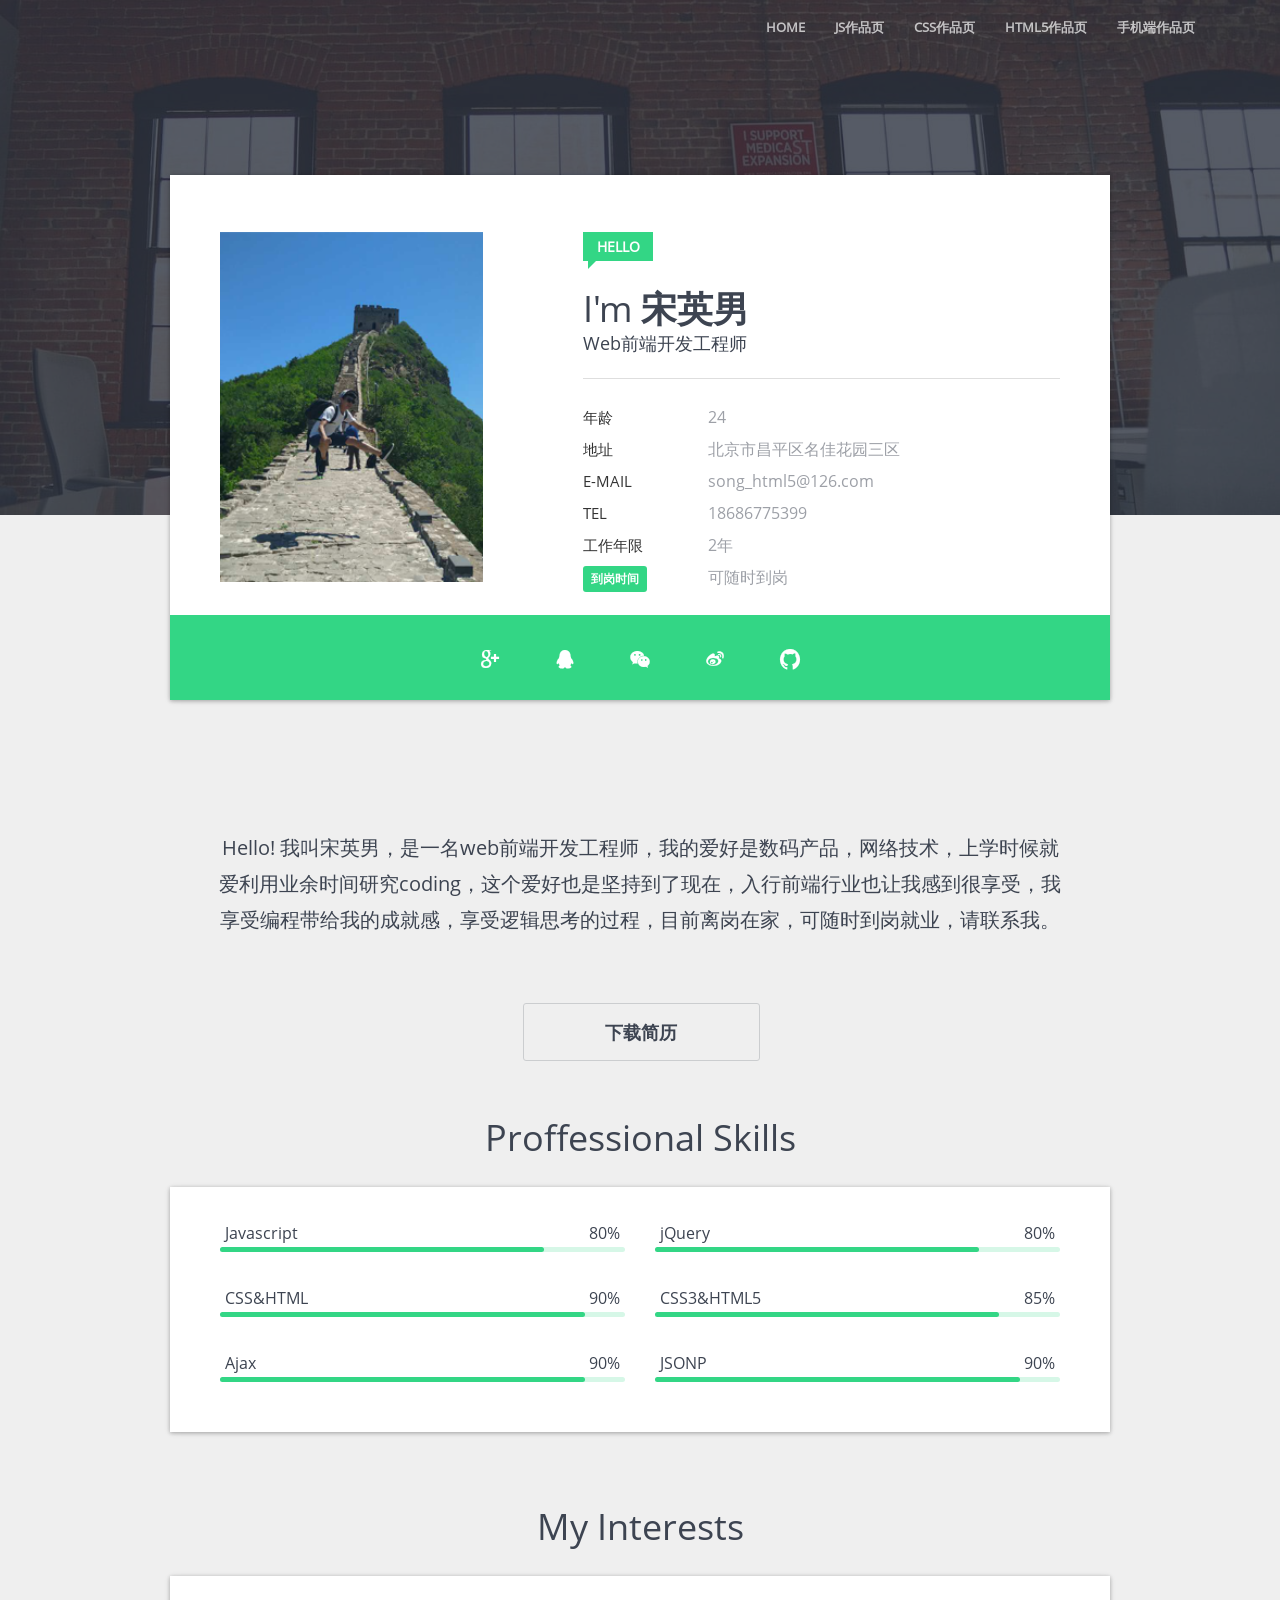
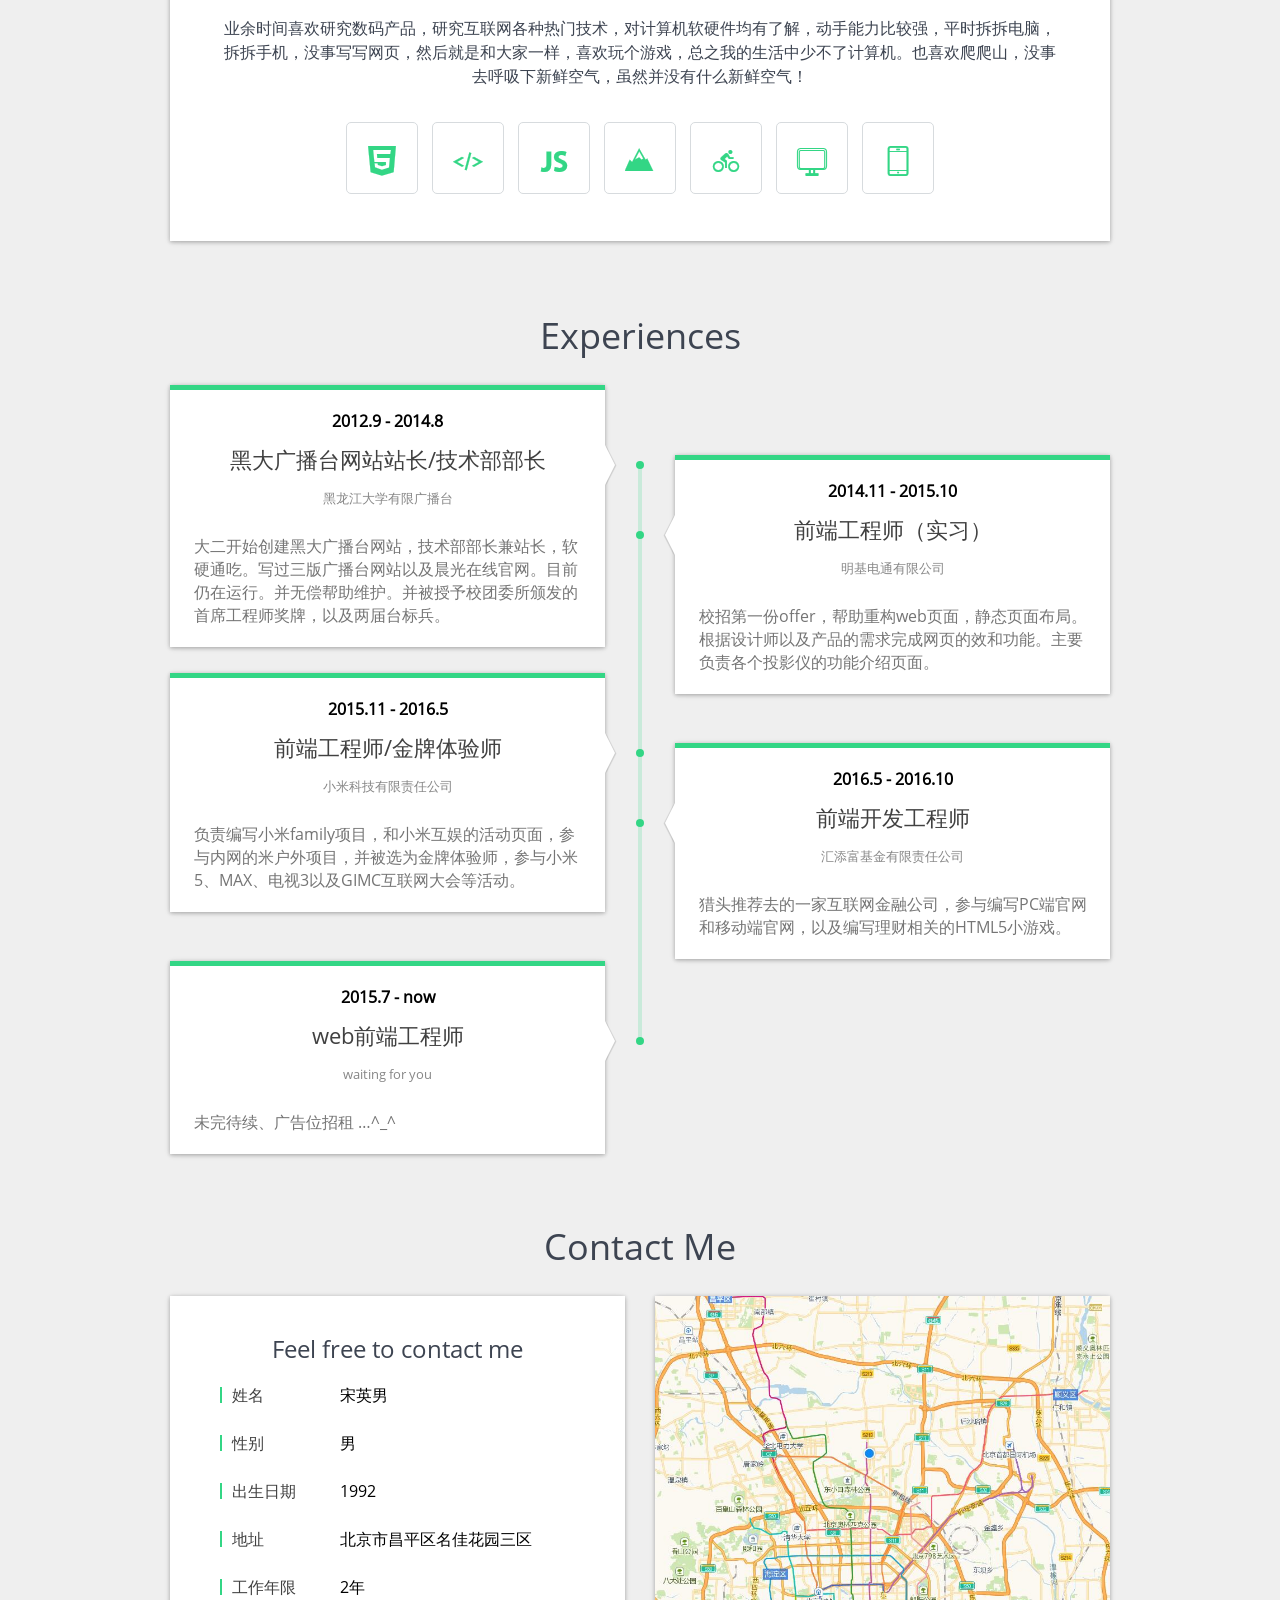
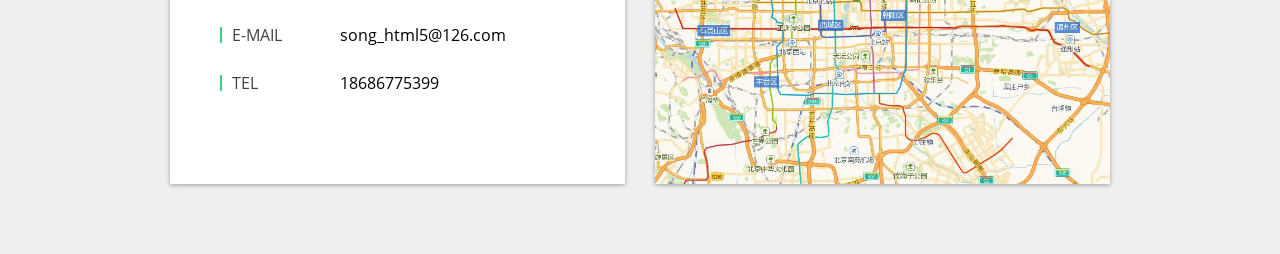
==== credit.html @ 8cf60a08 "this my zhan" ====
<!DOCTYPE html>
<html lang="en">
<head>
	<meta charset="UTF-8">
	<title></title>
	<link rel="stylesheet" href="css/credit.css" />
	<link href="favicon.ico" rel="icon" type="image/x-icon" />
	<script src="js/common.js"></script>
	<script src="js/credit.js"></script>
</head>
<body>
	<header>
		<div class="nav-wrap clearfix">
			<ul class="nav clearfix">
				<li><a href="index.html">HOME</a><span class="sub-bar"></span></li>
				<li><a href="myworks-js.html">JS作品页</a><span class="sub-bar"></li>
				<li><a href="myworks-css.html">CSS作品页</a><span class="sub-bar"></li>
				<li><a href="myworks-h5.html">HTML5作品页</a><span class="sub-bar"></li>
				<li><a href="myworks-h5.html#app">手机端作品页</a><span class="sub-bar"></li>
			</ul>
		</div>
	</header>
	<section class="content">
		<div class="card animate-up objs clearfix">
			<div class="face">
				<img src="img/my.png" />
			</div>
			<div class="info">
				<div class="hello">HELLO</div>
				<h1 class="name"><span>I'm</span> 宋英男</h1>
				<h2 class="job">Web前端开发工程师</h2>
				<dl class="profile clearfix">
					<dt>年龄</dt>
					<dd>24</dd>
					<dt>地址</dt>
					<dd>北京市昌平区名佳花园三区</dd>
					<dt>E-mail</dt>
					<dd><a href="song_html5@126.com">song_html5@126.com</a></dd>
					<dt>Tel</dt>
					<dd><a href="tel:+12562548456">18686775399</a></dd>
					<dt>工作年限</dt>
					<dd>2年</dd>
					<dt class="profile-vacation"><span>到岗时间</span></dt>
					<dd>可随时到岗</dd>
				</dl>
			</div>
			<div class="social-bar">
				<ul class="social clearfix">
					<li><a target="_blank" href="https://plus.google.com/u/0/"><i class="google iconfont">&#xe609;</i></a></li>
					<li><a target="_blank" href="http://sighttp.qq.com/msgrd?v=1&uin=517194406"><i class="qq iconfont">&#xe601;</i></a></li>
					<li><a target="_blank" href="javascript:;" title="18600364243"><i class="wechat iconfont">&#xe604;</i></a></li>
					<li><a target="_blank" href="http://weibo.com/2730287783/profile?rightmod=1&wvr=6&mod=personinfo&is_all=1"><i class="weibo iconfont">&#xe600;</i></a></li>
					<li><a target="_blank" href="wangruwei.github.com"><i class="github iconfont">&#xe607;</i></a></li>
				</ul>
			</div>
		</div>
		<div class="profile-text animate-up objs">
			<p>Hello! 我叫宋英男，是一名web前端开发工程师，我的爱好是数码产品，网络技术，上学时候就爱利用业余时间研究coding，这个爱好也是坚持到了现在，入行前端行业也让我感到很享受，我享受编程带给我的成就感，享受逻辑思考的过程，目前离岗在家，可随时到岗就业，请联系我。</p>
		</div>
		<div class="profile-btn animate-up objs">
			<a href="http://101.200.84.145/resume.doc">下载简历</a>
		</div>
	</section>
	<section class="skills animate-up objs">
		<h2>Proffessional Skills</h2>
		<div class="skills-box">
			<ul class="clearfix">
				<li>
					<em class="skill-name">Javascript</em>
					<span class="percent">80%</span>
					<span class="bar-wrap">
						<i class="skill-bar objs animate-width javascript"></i>
					</span>
				</li>
				<li>
					<em class="skill-name">jQuery</em>
					<span class="percent">80%</span>
					<span class="bar-wrap">
						<i class="skill-bar objs animate-width jquery"></i>
					</span>
				</li>
				<li>
					<em class="skill-name">CSS&HTML</em>
					<span class="percent">90%</span>
					<span class="bar-wrap">
						<i class="skill-bar objs animate-width css"></i>
					</span>
				</li>
				<li>
					<em class="skill-name">CSS3&HTML5</em>
					<span class="percent">85%</span>
					<span class="bar-wrap">
						<i class="skill-bar objs animate-width css3"></i>
					</span>
				</li>
				<li>
					<em class="skill-name">Ajax</em>
					<span class="percent">90%</span>
					<span class="bar-wrap">
						<i class="skill-bar objs animate-width ajax"></i>
					</span>
				</li>
				<li>
					<em class="skill-name">JSONP</em>
					<span class="percent">90%</span>
					<span class="bar-wrap">
						<i class="skill-bar objs animate-width jsonp"></i>
					</span>
				</li>
			</ul>
		</div>
	</section>
	<section class="library animate-up objs">
		<h2>My Interests</h2>
		<div class="lib-box">
			<p>业余时间喜欢研究数码产品，研究互联网各种热门技术，对计算机软硬件均有了解，动手能力比较强，平时拆拆电脑，拆拆手机，没事写写网页，然后就是和大家一样，喜欢玩个游戏，总之我的生活中少不了计算机。也喜欢爬爬山，没事去呼吸下新鲜空气，虽然并没有什么新鲜空气！</p>
			<ul class="lib-icons clearfix">
				<li class="iconfont">&#xe60b;<span>HTML</span></li>
				<li class="iconfont">&#xe603;<span>CSS</span></li>
				<li class="iconfont">&#xe606;<span>JAVASCRIPT</span></li>
				<li class="iconfont">&#xe60a;<span>MOUNTAIN</span></li>
				<li class="iconfont">&#xe608;<span>BICYCLE</span></li>
				<li class="iconfont">&#xe605;<span>COMPUTER</span></li>
				<li class="iconfont">&#xe602;<span>PHONE</span></li>
			</ul>
		</div>
	</section>
	<!-- 这里写 -->
	<section class="works animate-up objs">
		<h2>Experiences</h2>
		<div class="timeline">
			<!-- 中间线 -->
			<div class="timeline-bar"></div>
			<!--气泡-->
			<div class="timeline-box left animate-right objs" style="left:0;top:0;">
				<span class="dot"></span>
				<div class="timeline-box-inner">
					<span class="arrow"><i></i></span>
					<div class="date">2012.9 - 2014.8</div>
					<h3>黑大广播台网站站长/技术部部长</h3>
					<h4>黑龙江大学有限广播台</h4>
					<p>大二开始创建黑大广播台网站，技术部部长兼站长，软硬通吃。写过三版广播台网站以及晨光在线官网。目前仍在运行。并无偿帮助维护。并被授予校团委所颁发的首席工程师奖牌，以及两届台标兵。</p>
				</div>
			</div>
			<div class="timeline-box right animate-left objs" style="right:0;top:70px;">
				<span class="dot"></span>
				<div class="timeline-box-inner">
					<span class="arrow"><i></i></span>
					<div class="date">2014.11 - 2015.10</div>
					<h3>前端工程师（实习）</h3>
					<h4>明基电通有限公司</h4>
					<p>校招第一份offer，帮助重构web页面，静态页面布局。根据设计师以及产品的需求完成网页的效和功能。主要负责各个投影仪的功能介绍页面。</p>
				</div>
			</div>
			<div class="timeline-box left animate-right objs" style="left:0;top:288px;">
				<span class="dot"></span>
				<div class="timeline-box-inner">
					<span class="arrow"><i></i></span>
					<div class="date">2015.11 - 2016.5</div>
					<h3>前端工程师/金牌体验师</h3>
					<h4>小米科技有限责任公司</h4>
					<p>负责编写小米family项目，和小米互娱的活动页面，参与内网的米户外项目，并被选为金牌体验师，参与小米5、MAX、电视3以及GIMC互联网大会等活动。</p>
				</div>
			</div>
			<div class="timeline-box right animate-left objs" style="right:0;top:358px;">
				<span class="dot"></span>
				<div class="timeline-box-inner">
					<span class="arrow"><i></i></span>
					<div class="date">2016.5 - 2016.10</div>
					<h3>前端开发工程师</h3>
					<h4>汇添富基金有限责任公司</h4>
					<p>猎头推荐去的一家互联网金融公司，参与编写PC端官网和移动端官网，以及编写理财相关的HTML5小游戏。</p>
				</div>
			</div>
			<div class="timeline-box left animate-right objs" style="left:0;top:576px;">
				<span class="dot"></span>
				<div class="timeline-box-inner">
					<span class="arrow"><i></i></span>
					<div class="date">2015.7 - now</div>
					<h3>web前端工程师</h3>
					<h4>waiting for you</h4>
					<p>未完待续、广告位招租 …^_^</p>
				</div>
			</div>
		</div>
	<!--</section>-->
	<!--<section class="works chief animate-up objs">-->
		<!--<h2>Education</h2>-->
		<!--<div class="timeline">-->
			<!--&lt;!&ndash; 中间线 &ndash;&gt;-->
			<!--<div class="timeline-bar"></div>-->
			<!--&lt;!&ndash;气泡&ndash;&gt;-->
			<!--<div class="timeline-box left animate-right objs" style="left:0;top:0;">-->
				<!--<span class="dot"></span>-->
				<!--<div class="timeline-box-inner">-->
					<!--<span class="arrow"><i></i></span>-->
					<!--<div class="date">2011 - 2015</div>-->
					<!--<h3>全日制大学本科</h3>-->
					<!--<h4>黑龙江大学</h4>-->
				<!--</div>-->
			<!--</div>-->
			<!--<div class="timeline-box right animate-left objs" style="right:0;top:70px;">-->
				<!--<span class="dot"></span>-->
				<!--<div class="timeline-box-inner">-->
					<!--<span class="arrow"><i></i></span>-->
					<!--<div class="date">2015</div>-->
					<!--<h3>web前端网络课程</h3>-->
					<!--<h4>网易云课堂前端微专业</h4>-->
				<!--</div>-->
			<!--</div>-->
			<!--<div class="timeline-box left animate-right objs" style="left:0;top:200px;">-->
				<!--<span class="dot"></span>-->
				<!--<div class="timeline-box-inner">-->
					<!--<span class="arrow"><i></i></span>-->
					<!--<div class="date">2015暑期</div>-->
					<!--<h3>web前端网络课程</h3>-->
					<!--<h4>百度IFE 2015 summer网络课程</h4>-->
				<!--</div>-->
			<!--</div>-->
			<!--<div class="timeline-box right animate-left objs" style="right:0;top:270px;">-->
				<!--<span class="dot"></span>-->
				<!--<div class="timeline-box-inner">-->
					<!--<span class="arrow"><i></i></span>-->
					<!--<div class="date">2015.11</div>-->
					<!--<h3>HTML5 & CSS3</h3>-->
					<!--<h4>智能社</h4>-->
				<!--</div>-->
			<!--</div>-->
			<!--<div class="timeline-box left animate-right objs" style="left:0;top:400px;">-->
				<!--<span class="dot"></span>-->
				<!--<div class="timeline-box-inner">-->
					<!--<span class="arrow"><i></i></span>-->
					<!--<div class="date">2015.12</div>-->
					<!--<h3>前端开发工程师</h3>-->
					<!--<h4>恩，广告位招租</h4>-->
				<!--</div>-->
			<!--</div>-->
		<!--</div>-->
	<!--</section>-->
	<section class="contact clearfix animate-up objs">
		<h2>Contact Me</h2>
		<div class="my-info">
			<h3>Feel free to contact me</h3>
			<dl class="clearfix">
				<dt>姓名<i></i></dt>
				<dd>宋英男</dd>
				<dt>性别<i></i></dt>
				<dd>男</dd>
				<dt>出生日期<i></i></dt>
				<dd>1992</dd>
				<dt>地址<i></i></dt>
				<dd>北京市昌平区名佳花园三区</dd>
				<dt>工作年限<i></i></dt>
				<dd>2年</dd>
				<dt>E-MAIL<i></i></dt>
				<dd>song_html5@126.com</dd>
				<dt>TEL<i></i></dt>
				<dd>18686775399</dd>
			</dl>
		</div>
		<div class="loca">
			<img src="img/map.jpg" width="455" height="488" title="由于地图API受控于HTTPS限制，所以取消引入"/>
		</div>
	</section>
</body>
</html>
---- css/credit.css ----
::selection {
  background: #33d685;
  color: #FFF;
}
@font-face {
  font-family: Open Sans;
  src: url(../font/cJZKeOuBrn4kERxqtaUH3VtXRa8TVwTICgirnJhmVJw.woff2);
}
@font-face {
  font-family: 'iconfont';
  src: url('../font/iconfont.eot');
  src: url('../font/iconfont.eot?#iefix') format('embedded-opentype'), /* IE6-IE8 */ url('../font/iconfont.woff') format('woff'), /* chrome、firefox */ url('../font/iconfont.ttf') format('truetype'), /* chrome、firefox、opera、Safari, Android, iOS 4.2+*/ url('../font/iconfont.svg#iconfont') format('svg');
  
  /* IE9*/
  /* iOS 4.1- */
}
.iconfont {
  font-family: "iconfont" !important;
  font-size: 16px;
  font-style: normal;
  -webkit-font-smoothing: antialiased;
  -webkit-text-stroke-width: 0.2px;
  -moz-osx-font-smoothing: grayscale;
}
* {
  margin: 0;
  padding: 0;
  list-style: none;
  font-family: "Open Sans", 'Microsoft Yahei', sans-serif;
}
body {
  background: #efefef;
}
a {
  text-decoration: none;
  color: #000;
}
.clearfix:after {
  content: '';
  display: block;
  clear: both;
}
header {
  width: 100%;
  height: 515px;
  background: url(../img/hd-bg.jpg) no-repeat center;
  background-size: cover;
  position: relative;
  left: 0;
  top: 0;
}
header:before {
  content: '';
  position: absolute;
  left: 0;
  top: 0;
  width: 100%;
  height: 100%;
  background-color: rgba(44, 51, 64, 0.8);
}
header .nav-wrap {
  max-width: 1550px;
  margin: 0 auto;
  position: relative;
  left: 0;
  top: 0;
  padding: 7px 55px 7px 0;
}
header .nav {
  float: right;
  height: 40px;
}
header .nav li {
  float: left;
  margin-right: 30px;
}
header .nav a {
  display: block;
  font-family: "Open Sans", 'Microsoft Yahei', sans-serif;
  line-height: 40px;
  font-weight: 700;
  color: rgba(255, 255, 255, 0.7);
  font-size: 13px;
}
header .nav .sub-bar {
  width: 0;
  height: 3px;
  display: block;
  background: #33d685;
  -webkit-transition: width 0.15s linear 0s;
  -o-transition: width 0.15s linear 0s;
  transition: width 0.15s linear 0s;
}
header .nav li:hover .sub-bar {
  width: 100%;
}
.content {
  background: #efefef;
  position: relative;
  left: 0;
  top: 0;
  padding-top: 255px;
  width: 940px;
  margin: 0 auto;
}
.content .card {
  width: 940px;
  height: 525px;
  background: #fff;
  position: absolute;
  left: 50%;
  top: -340px;
  margin-left: -470px;
  box-shadow: 0 1px 6px rgba(0, 0, 0, 0.12), 0 1px 4px rgba(0, 0, 0, 0.24);
}
.card .face {
  width: 300px;
  height: 350px;
  float: left;
  margin: 57px 63px 0 50px;
  overflow: hidden;
  text-align: center;
}
.card .face img {
  display: block;
  height: 100%;
}
.card .info {
  float: left;
  width: 477px;
  height: 300px;
  box-sizing: border-box;
  margin-top: 57px;
}
.card .info .hello {
  width: 70px;
  height: 29px;
  background: #33d685;
  font-size: 14px;
  font-weight: 700;
  font-family: "Open Sans", 'Microsoft Yahei', sans-serif;
  line-height: 29px;
  text-align: center;
  color: #fff;
  position: relative;
  left: 0;
  top: 0;
  margin-bottom: 28px;
}
.card .info .hello:before {
  content: '';
  display: block;
  width: 0;
  height: 0;
  border: 4px solid #33d685;
  border-right: 4px solid transparent;
  border-bottom: 4px solid transparent;
  position: absolute;
  left: 5px;
  top: 100%;
}
.card .info .name {
  font-size: 36px;
  margin-bottom: 5px;
  font-family: "Open Sans", 'Microsoft Yahei', sans-serif;
  color: #3d4451;
  font-weight: bold;
  line-height: 1.1;
}
.card .info .name span {
  font-weight: 300;
  color: #3d4451;
}
.card .info h2 {
  font-size: 18px;
  font-weight: 400;
  line-height: 1.1;
  color: #3d4451;
  padding-bottom: 25px;
  margin-bottom: 25px;
  border-bottom: 1px solid #dedede;
}
.card .profile dt {
  width: 120px;
  float: left;
  color: #333333;
  font-size: 15px;
  font-weight: normal;
  line-height: 26px;
  text-transform: uppercase;
  margin-bottom: 6px;
}
.card .profile dd {
  margin-left: 125px;
  font-size: 16px;
  font-weight: 400;
  line-height: 26px;
  color: #9da0a7;
  margin-bottom: 6px;
  vertical-align: baseline;
}
.card .profile dd a {
  color: #9da0a7;
}
.card .profile dd a:hover {
  text-decoration: underline;
}
.card .profile-vacation span {
  color: #fff;
  font-size: 12px;
  font-weight: 700;
  line-height: 100%;
  text-transform: none;
  padding: 7px 8px;
  display: inline-block;
  -webkit-border-radius: 3px;
  -moz-border-radius: 3px;
  -ms-border-radius: 3px;
  -o-border-radius: 3px;
  border-radius: 3px;
  background-color: #33d685;
}
.card .iconfont {
  margin-right: 10px;
  vertical-align: baseline;
}
.card .social-bar {
  position: absolute;
  left: 0;
  bottom: 0;
  background: #33d685;
  width: 100%;
  height: 85px;
}
.card .social-bar .social {
  width: 375px;
  height: 55px;
  position: absolute;
  left: 50%;
  top: 50%;
  margin-left: -187.5px;
  margin-top: -27.5px;
}
.card .social-bar li {
  float: left;
  width: 45px;
  height: 45px;
  margin: 5px 15px;
  text-align: center;
}
.card .social-bar li a {
  display: block;
  width: 100%;
  height: 100%;
  border-radius: 50%;
  text-indent: 10px;
  -webkit-transition: 250ms all ease;
  -moz-transition: 250ms all ease;
  -ms-transition: 250ms all ease;
  -o-transition: 250ms all ease;
  transition: 250ms all ease;
}
.card .social-bar li a:hover {
  background: rgba(0, 0, 0, 0.1);
}
.card .social-bar li i {
  font-size: 20px;
  line-height: 45px;
  color: #fff;
  text-align: center;
}
.profile-text {
  color: #3d4451;
  font-size: 20px;
  font-weight: 300;
  line-height: 1.8;
  text-align: center;
  margin-top: 60px;
  padding-left: 5%;
  padding-right: 5%;
}
.profile-text .profile-text p {
  margin: 0 0 25px 0;
  word-wrap: normal;
}
.profile-btn {
  margin: 65px auto 0;
  text-align: center;
  width: 235px;
  height: 56px;
  margin-bottom: 54px;
}
.profile-btn a {
  display: block;
  width: 235px;
  height: 56px;
  font-size: 18px;
  font-weight: 700;
  line-height: 56px;
  text-transform: uppercase;
  border: 1px solid #cbcdcf;
  background: transparent;
  box-shadow: none;
  border-radius: 3px;
  transition: all 0.3s ease-out;
  color: #3d4451;
}
.profile-btn a:hover {
  opacity: 0.95;
  box-shadow: 0 5px 11px 0 rgba(0, 0, 0, 0.18), 0 4px 15px 0 rgba(0, 0, 0, 0.15);
}
.skills {
  width: 940px;
  margin: 0 auto;
  text-align: center;
  margin-bottom: 70px;
}
.skills h2 {
  color: #3d4451;
  margin-bottom: 25px;
  font-weight: normal;
  font-size: 36px;
}
.skills .skills-box {
  padding-left: 50px;
  box-sizing: border-box;
  width: 100%;
  height: 245px;
  background: #fff;
  box-shadow: 0 1px 6px rgba(0, 0, 0, 0.12), 0 1px 4px rgba(0, 0, 0, 0.24);
}
.skills .skills-box li {
  float: left;
  width: 405px;
  height: 65px;
  box-sizing: border-box;
  margin-right: 30px;
  position: relative;
  left: 0;
  top: 0;
}
.skills .skills-box li .skill-name {
  font-style: normal;
  color: #3d4451;
  position: absolute;
  left: 5px;
  top: 35px;
}
.skills .skills-box li .percent {
  color: #3d4451;
  position: absolute;
  right: 5px;
  top: 35px;
}
.skills .skills-box li .bar-wrap {
  width: 405px;
  height: 5px;
  background: #d6f7e7;
  position: absolute;
  left: 0;
  bottom: 0;
  border-radius: 5px;
}
.skills .skills-box li .bar-wrap .skill-bar {
  height: 100%;
  background: #33d685;
  position: absolute;
  left: 0;
  top: 0;
  border-radius: 5px;
  -webkit-transition: width 400ms ease-out 100ms;
  -moz-transition: width 400ms ease-out 100ms;
  -ms-transition: width 400ms ease-out 100ms;
  -o-transition: width 400ms ease-out 100ms;
  transition: width 400ms ease-out 100ms;
}
.library {
  width: 940px;
  margin: 0 auto;
  text-align: center;
}
.library h2 {
  color: #3d4451;
  margin-bottom: 25px;
  font-weight: normal;
  font-size: 36px;
}
.lib-box {
  position: relative;
  left: 0;
  top: 0;
  width: 940px;
  height: 265px;
  background: #fff;
  box-shadow: 0 1px 6px rgba(0, 0, 0, 0.12), 0 1px 4px rgba(0, 0, 0, 0.24);
  padding: 40px 50px;
  box-sizing: border-box;
}
.lib-box p {
  margin: 0 0 25px 0;
  color: #3d4451;
  line-height: 24px;
}
.lib-icons {
  position: absolute;
  left: 50%;
  bottom: 47px;
  margin-left: -301px;
  width: 602px;
  height: 72px;
}
.lib-icons li {
  float: left;
  width: 72px;
  height: 72px;
  border: 1px solid #d7dbde;
  border-radius: 5px;
  margin: 0 7px;
  line-height: 72px;
  text-align: center;
  font-size: 30px;
  color: #33d685;
  cursor: pointer;
  box-sizing: border-box;
  position: relative;
  left: 0;
  top: 0;
}
.lib-icons li:hover span {
  margin-top: 10px;
  opacity: 1;
}
.lib-icons li span {
  -webkit-transition: all 0.35s ease-out;
  -moz-transition: all 0.35s ease-out;
  -ms-transition: all 0.35s ease-out;
  -o-transition: all 0.35s ease-out;
  transition: all 0.35s ease-out;
  opacity: 0;
  color: #fff;
  font-size: 11px;
  font-weight: 400;
  line-height: 1;
  background-color: #717171;
  padding: 5px 8px;
  white-space: nowrap;
  position: absolute;
  top: 100%;
  left: 50%;
  margin-left: -33px;
  margin-top: 0;
  border-radius: 3px;
}
.works {
  width: 940px;
  margin: 70px auto 0;
  text-align: center;
}
.works h2 {
  color: #3d4451;
  margin-bottom: 25px;
  font-weight: normal;
  font-size: 36px;
}
.works.chief .timeline {
  height: 570px;
  margin-bottom: 70px;
}
.works.chief .timeline-bar {
  height: 400px;
}
.timeline {
  width: 940px;
  height: 837px;
  box-sizing: border-box;
  margin: 0 auto;
  position: relative;
  left: 0;
  top: 0;
}
.timeline .timeline-bar {
  position: absolute;
  left: 50%;
  top: 80px;
  margin-left: -2px;
  width: 4px;
  height: 575px;
  background: #33d685;
  opacity: 0.2;
}
.timeline-box {
  width: 435px;
  position: absolute;
  border-top: 5px solid #33d685;
  box-shadow: 0 1px 6px rgba(0, 0, 0, 0.12), 0 1px 4px rgba(0, 0, 0, 0.24);
  box-sizing: border-box;
  padding: 20px 2.5%;
  background: #fff;
}
.timeline-box .date {
  font-size: 16px;
  font-weight: 700;
  text-align: center;
  margin-bottom: 15px;
}
.timeline-box p {
  text-align: left;
  color: #757575;
}
.timeline-box h3 {
  font-size: 22px;
  color: #414141;
  font-weight: 400;
  margin-bottom: 20px;
  line-height: 1.1;
}
.timeline-box h4 {
  margin-bottom: 30px;
  color: #878787;
  font-size: 13px;
  font-weight: 400;
  line-height: 1.1;
}
.timeline-box.left .arrow {
  width: 12px;
  height: 41px;
  position: absolute;
  top: 55px;
  right: -12px;
  background: url(../img/arrows.png) no-repeat -18px 0;
}
.timeline-box.left .arrow i {
  border-top: 20px solid transparent;
  border-bottom: 20px solid transparent;
  border-left: 10px solid #fff;
  display: block;
}
.timeline-box.left .dot {
  position: absolute;
  top: 71px;
  right: -39px;
  width: 8px;
  height: 8px;
  border-radius: 50%;
  background: #33d685;
}
.timeline-box.right .arrow {
  width: 12px;
  height: 41px;
  position: absolute;
  top: 55px;
  left: -12px;
  background: url(../img/arrows.png) no-repeat 0 0;
}
.timeline-box.right .arrow i {
  border-top: 20px solid transparent;
  border-bottom: 20px solid transparent;
  border-right: 10px solid #fff;
  display: block;
}
.timeline-box.right .dot {
  position: absolute;
  top: 71px;
  left: -39px;
  width: 8px;
  height: 8px;
  border-radius: 50%;
  background: #33d685;
}
.contact {
  width: 940px;
  margin: 0 auto;
  text-align: center;
}
.contact h2 {
  color: #3d4451;
  margin-bottom: 25px;
  font-weight: normal;
  font-size: 36px;
}
.contact {
  margin-bottom: 70px;
}
.my-info {
  float: left;
  width: 455px;
  height: 488px;
  box-shadow: 0 1px 6px rgba(0, 0, 0, 0.12), 0 1px 4px rgba(0, 0, 0, 0.24);
  background: #fff;
  box-sizing: border-box;
  padding: 40px 50px;
}
.my-info h3 {
  font-size: 24px;
  font-weight: 400;
  margin: 0 0 25px 0;
  line-height: 1.1;
  color: #3d4451;
}
.my-info dl dt {
  width: 100px;
  float: left;
  margin-bottom: 32px;
  text-align: left;
  color: #414141;
  font-weight: 400;
  box-sizing: border-box;
  border-left: 2px solid #33d685;
  line-height: 100%;
  padding-left: 10px;
  position: relative;
  left: 0;
  top: 0;
}
.my-info dl dt i {
  height: 2px;
  width: 355px;
  background: #33d685;
  position: absolute;
  left: 0;
  bottom: -14px;
  opacity: 0;
  -webkit-transition: 0.3s all ease;
  -moz-transition: 0.3s all ease;
  -ms-transition: 0.3s all ease;
  -o-transition: 0.3s all ease;
  transition: 0.3s all ease;
}
.my-info dl dd {
  width: 255px;
  float: left;
  margin-bottom: 32px;
  position: relative;
  left: 0;
  top: 0;
  font-weight: 300;
  text-align: left;
  text-indent: 20px;
  line-height: 100%;
  cursor: pointer;
}
.loca {
  float: right;
  width: 455px;
  height: 488px;
  box-shadow: 0 1px 6px rgba(0, 0, 0, 0.12), 0 1px 4px rgba(0, 0, 0, 0.24);
  background: #fff;
}
#container {
  width: 100%;
  height: 100%;
}
.animate-up {
  opacity: 0;
  visibility: hidden;
  -webkit-transform: translate(0, 100px);
  -moz-transform: translate(0, 100px);
  -ms-transform: translate(0, 100px);
  -o-transform: translate(0, 100px);
  transform: translate(0, 100px);
}
.animate-up.animated {
  opacity: 1;
  visibility: visible;
  -webkit-backface-visibility: hidden;
  -moz-backface-visibility: hidden;
  -ms-backface-visibility: hidden;
  -o-backface-visibility: hidden;
  backface-visibility: hidden;
  -webkit-transform: translate(0, 0);
  -moz-transform: translate(0, 0);
  -ms-transform: translate(0, 0);
  -o-transform: translate(0, 0);
  transform: translate(0, 0);
  -webkit-transition: transform 400ms ease-out 100ms, opacity 400ms ease-out 100ms;
  -moz-transition: transform 400ms ease-out 100ms, opacity 400ms ease-out 100ms;
  -ms-transition: transform 400ms ease-out 100ms, opacity 400ms ease-out 100ms;
  -o-transition: transform 400ms ease-out 100ms, opacity 400ms ease-out 100ms;
  transition: transform 400ms ease-out 100ms, opacity 400ms ease-out 100ms;
}
.animate-right {
  opacity: 0;
  visibility: hidden;
  transform: translate(-100px, 0);
}
.animate-right.animated {
  opacity: 1;
  visibility: visible;
  -webkit-backface-visibility: hidden;
  -moz-backface-visibility: hidden;
  -ms-backface-visibility: hidden;
  -o-backface-visibility: hidden;
  backface-visibility: hidden;
  -webkit-transform: translate(0, 0);
  -moz-transform: translate(0, 0);
  -ms-transform: translate(0, 0);
  -o-transform: translate(0, 0);
  transform: translate(0, 0);
  -webkit-transition: transform 400ms ease-out 100ms, opacity 400ms ease-out 100ms;
  -moz-transition: transform 400ms ease-out 100ms, opacity 400ms ease-out 100ms;
  -ms-transition: transform 400ms ease-out 100ms, opacity 400ms ease-out 100ms;
  -o-transition: transform 400ms ease-out 100ms, opacity 400ms ease-out 100ms;
  transition: transform 400ms ease-out 100ms, opacity 400ms ease-out 100ms;
}
.animate-left {
  opacity: 0;
  visibility: hidden;
  transform: translate(100px, 0);
}
.animate-left.animated {
  opacity: 1;
  visibility: visible;
  -webkit-backface-visibility: hidden;
  -moz-backface-visibility: hidden;
  -ms-backface-visibility: hidden;
  -o-backface-visibility: hidden;
  backface-visibility: hidden;
  -webkit-transform: translate(0, 0);
  -moz-transform: translate(0, 0);
  -ms-transform: translate(0, 0);
  -o-transform: translate(0, 0);
  transform: translate(0, 0);
  -webkit-transition: transform 400ms ease-out 100ms, opacity 400ms ease-out 100ms;
  -moz-transition: transform 400ms ease-out 100ms, opacity 400ms ease-out 100ms;
  -ms-transition: transform 400ms ease-out 100ms, opacity 400ms ease-out 100ms;
  -o-transition: transform 400ms ease-out 100ms, opacity 400ms ease-out 100ms;
  transition: transform 400ms ease-out 100ms, opacity 400ms ease-out 100ms;
}
.javascript.animate-width {
  width: 0%;
}
.javascript.animate-width.animated {
  width: 80%;
}
.jquery.animate-width {
  width: 0%;
}
.jquery.animate-width.animated {
  width: 80%;
}
.css.animate-width {
  width: 0%;
}
.css.animate-width.animated {
  width: 90%;
}
.css3.animate-width {
  width: 0%;
}
.css3.animate-width.animated {
  width: 85%;
}
.ajax.animate-width {
  width: 0%;
}
.ajax.animate-width.animated {
  width: 90%;
}
.jsonp.animate-width {
  width: 0%;
}
.jsonp.animate-width.animated {
  width: 90%;
}
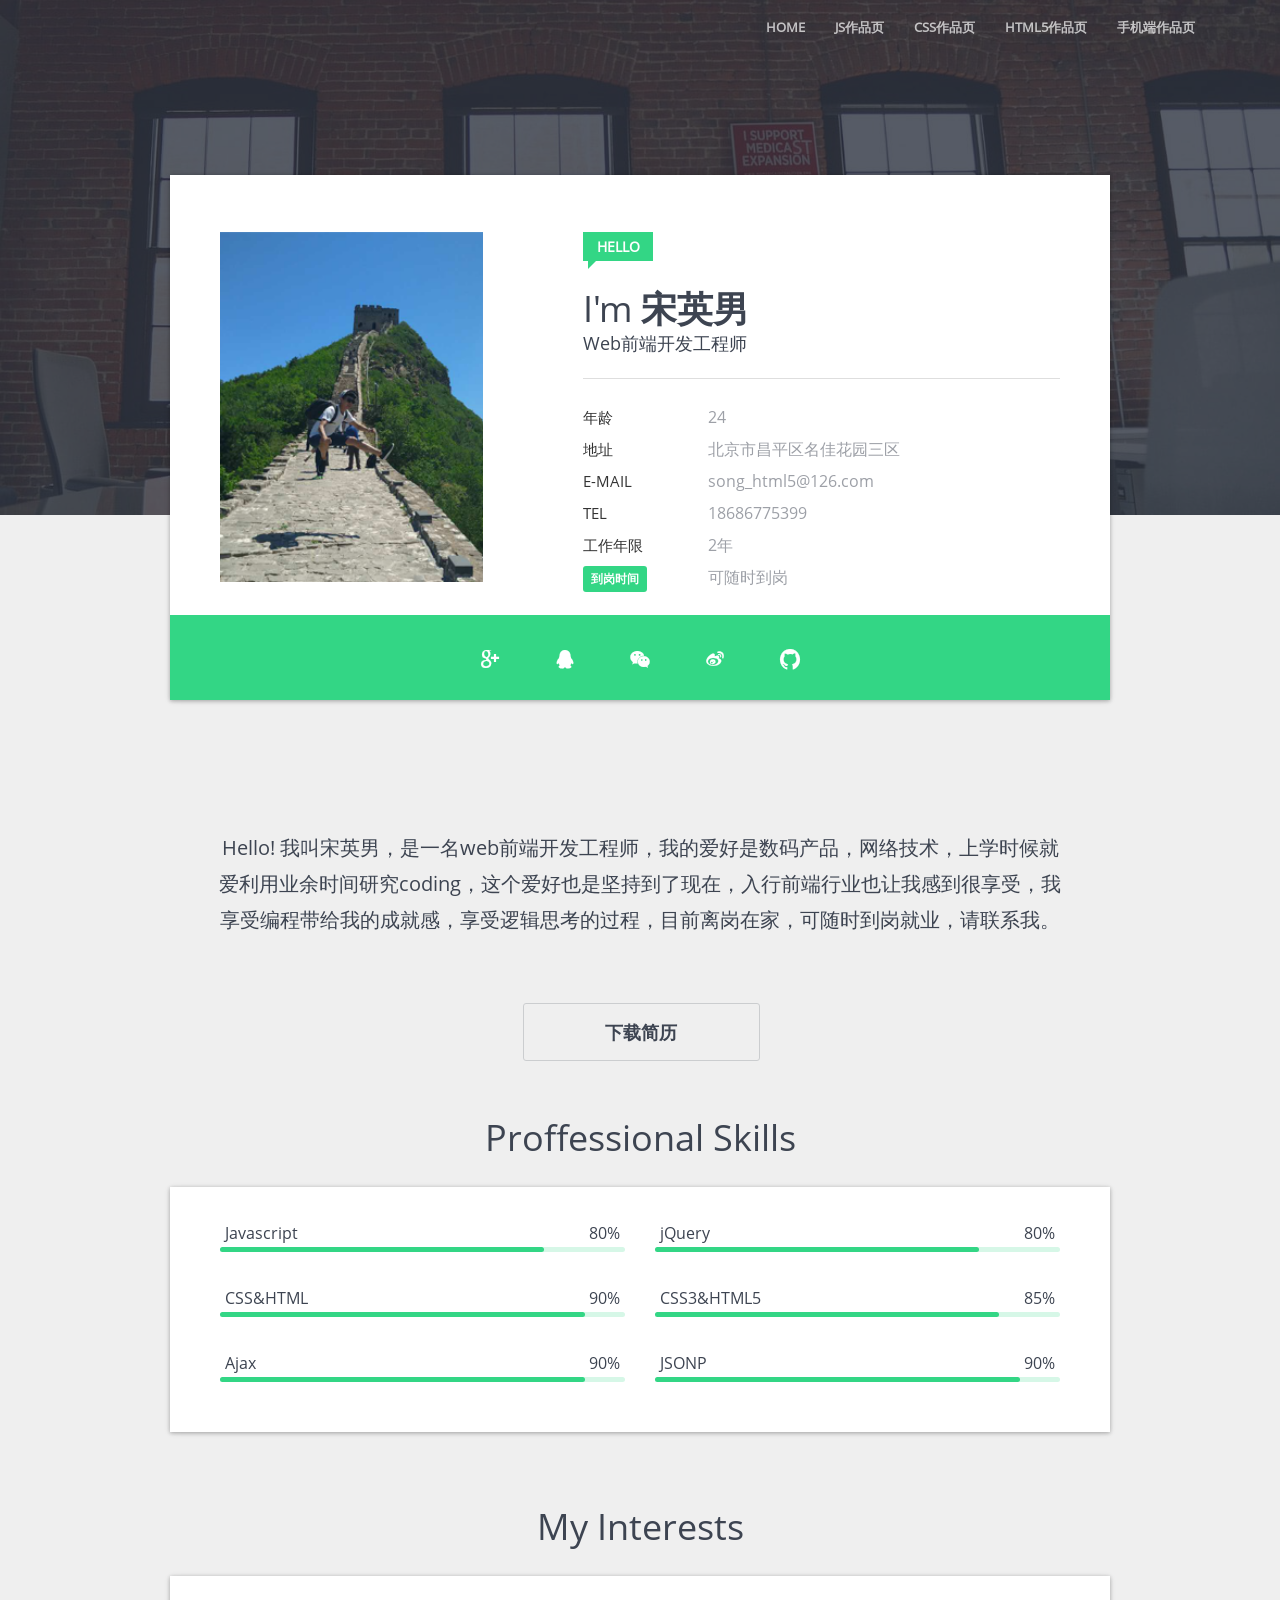
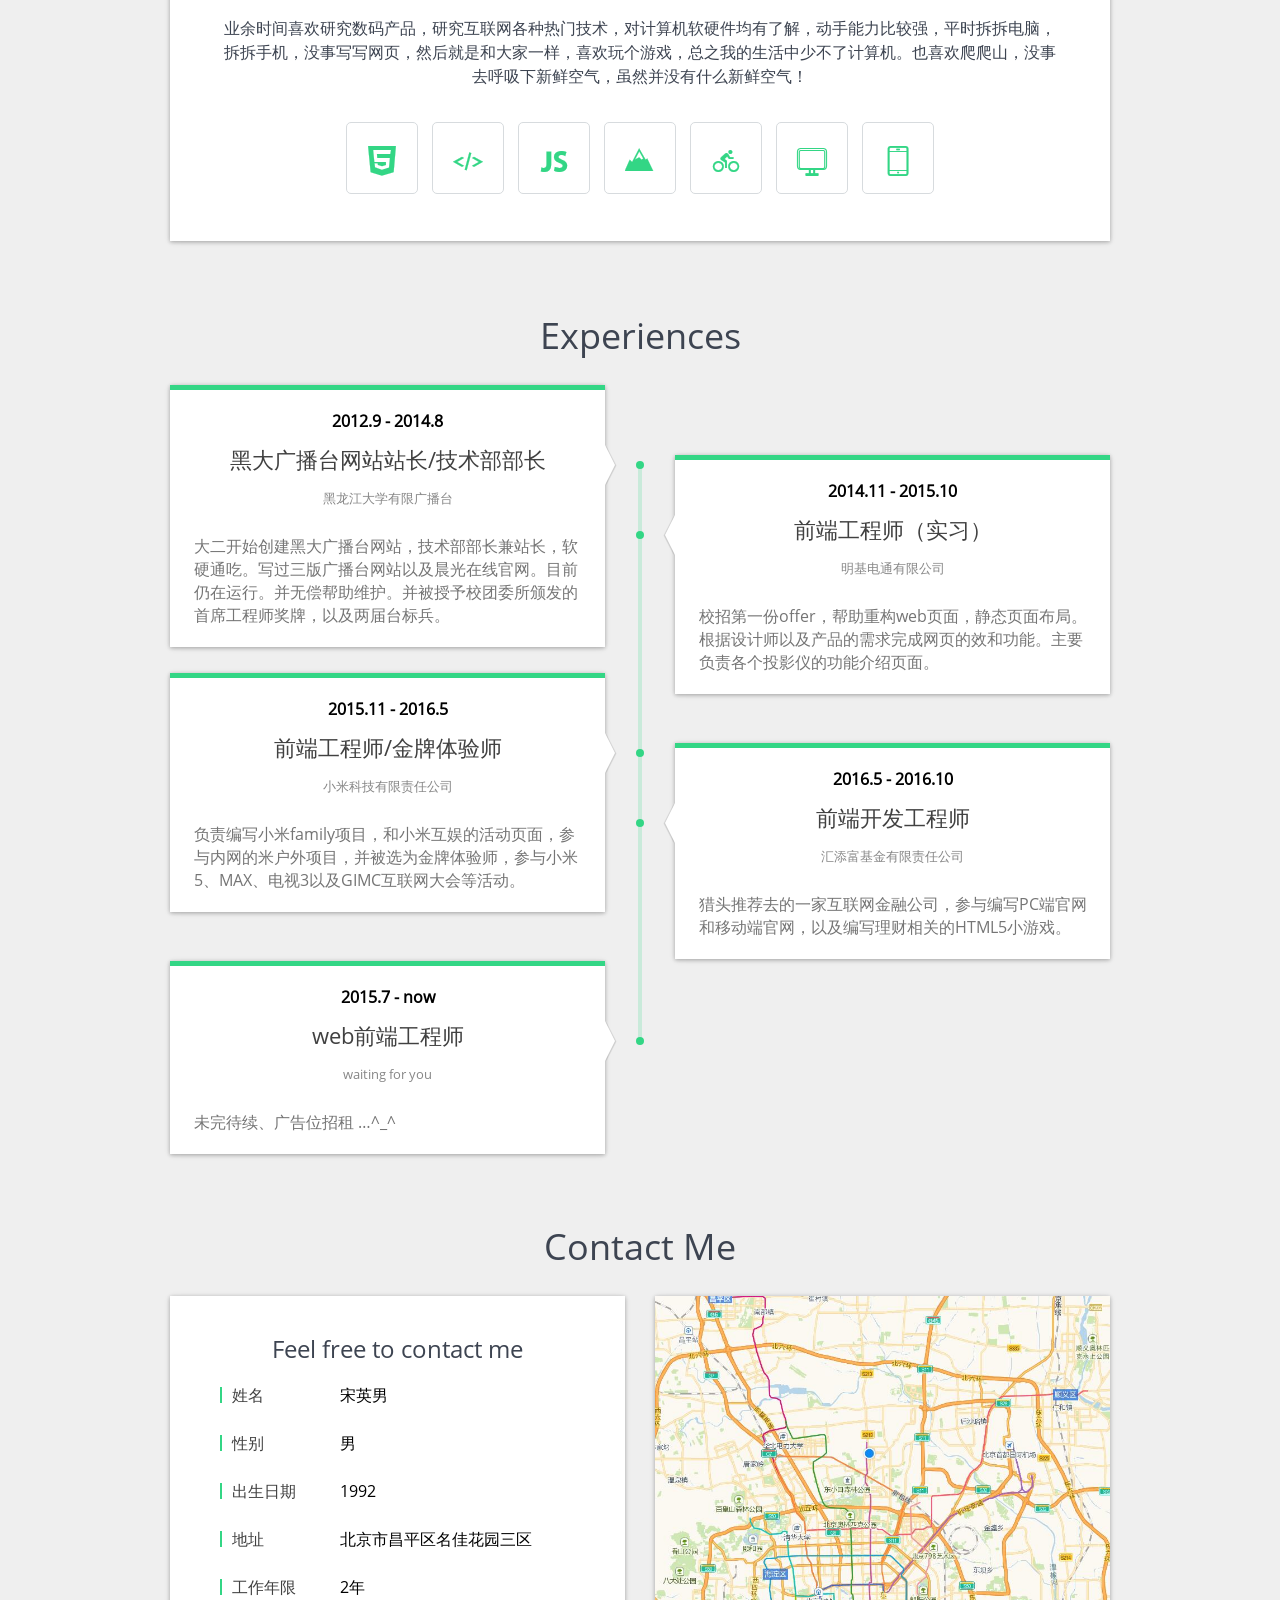
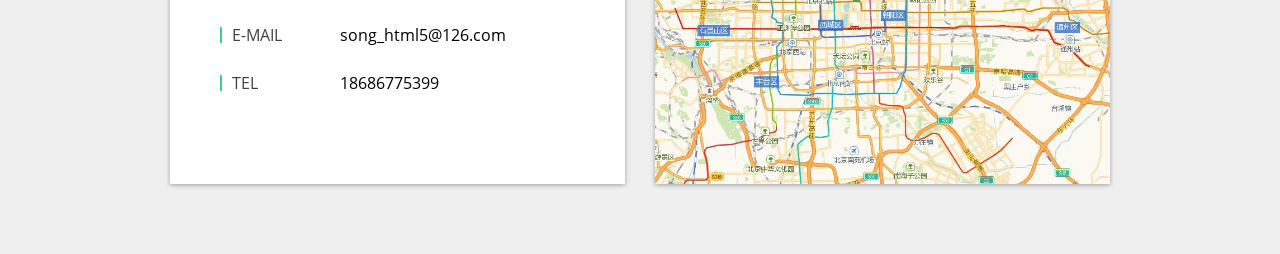
==== commit b6ec1317: "2016.9.29" ====
--- a/credit.html
+++ b/credit.html
@@ -13,10 +13,10 @@
 		<div class="nav-wrap clearfix">
 			<ul class="nav clearfix">
 				<li><a href="index.html">HOME</a><span class="sub-bar"></span></li>
-				<li><a href="myworks-js.html">JS作品页</a><span class="sub-bar"></li>
-				<li><a href="myworks-css.html">CSS作品页</a><span class="sub-bar"></li>
-				<li><a href="myworks-h5.html">HTML5作品页</a><span class="sub-bar"></li>
-				<li><a href="myworks-h5.html#app">手机端作品页</a><span class="sub-bar"></li>
+				<li><a href="myworks-js.html">JS作品页</a><span class="sub-bar"></span></li>
+				<li><a href="myworks-css.html">CSS作品页</a><span class="sub-bar"></span></li>
+				<li><a href="myworks-h5.html">HTML5作品页</a><span class="sub-bar"></span></li>
+				<li><a href="myworks-h5.html#app">手机端作品页</a><span class="sub-bar"></span></li>
 			</ul>
 		</div>
 	</header>
@@ -47,10 +47,10 @@
 			<div class="social-bar">
 				<ul class="social clearfix">
 					<li><a target="_blank" href="https://plus.google.com/u/0/"><i class="google iconfont">&#xe609;</i></a></li>
-					<li><a target="_blank" href="http://sighttp.qq.com/msgrd?v=1&uin=517194406"><i class="qq iconfont">&#xe601;</i></a></li>
-					<li><a target="_blank" href="javascript:;" title="18600364243"><i class="wechat iconfont">&#xe604;</i></a></li>
-					<li><a target="_blank" href="http://weibo.com/2730287783/profile?rightmod=1&wvr=6&mod=personinfo&is_all=1"><i class="weibo iconfont">&#xe600;</i></a></li>
-					<li><a target="_blank" href="wangruwei.github.com"><i class="github iconfont">&#xe607;</i></a></li>
+					<li><a target="_blank" href="http://sighttp.qq.com/msgrd?v=1&uin=740122706"><i class="qq iconfont">&#xe601;</i></a></li>
+					<li><a target="_blank" href="javascript:;" title="18686775399"><i class="wechat iconfont">&#xe604;</i></a></li>
+					<li><a target="_blank" href="http://weibo.com/u/1683336564/home?wvr=5"><i class="weibo iconfont">&#xe600;</i></a></li>
+					<li><a target="_blank" href="https://github.com/SongYingnan"><i class="github iconfont">&#xe607;</i></a></li>
 				</ul>
 			</div>
 		</div>
@@ -58,7 +58,7 @@
 			<p>Hello! 我叫宋英男，是一名web前端开发工程师，我的爱好是数码产品，网络技术，上学时候就爱利用业余时间研究coding，这个爱好也是坚持到了现在，入行前端行业也让我感到很享受，我享受编程带给我的成就感，享受逻辑思考的过程，目前离岗在家，可随时到岗就业，请联系我。</p>
 		</div>
 		<div class="profile-btn animate-up objs">
-			<a href="http://101.200.84.145/resume.doc">下载简历</a>
+			<a href="">下载简历</a>
 		</div>
 	</section>
 	<section class="skills animate-up objs">
@@ -183,6 +183,7 @@
 				</div>
 			</div>
 		</div>
+		</section>
 	<!--</section>-->
 	<!--<section class="works chief animate-up objs">-->
 		<!--<h2>Education</h2>-->
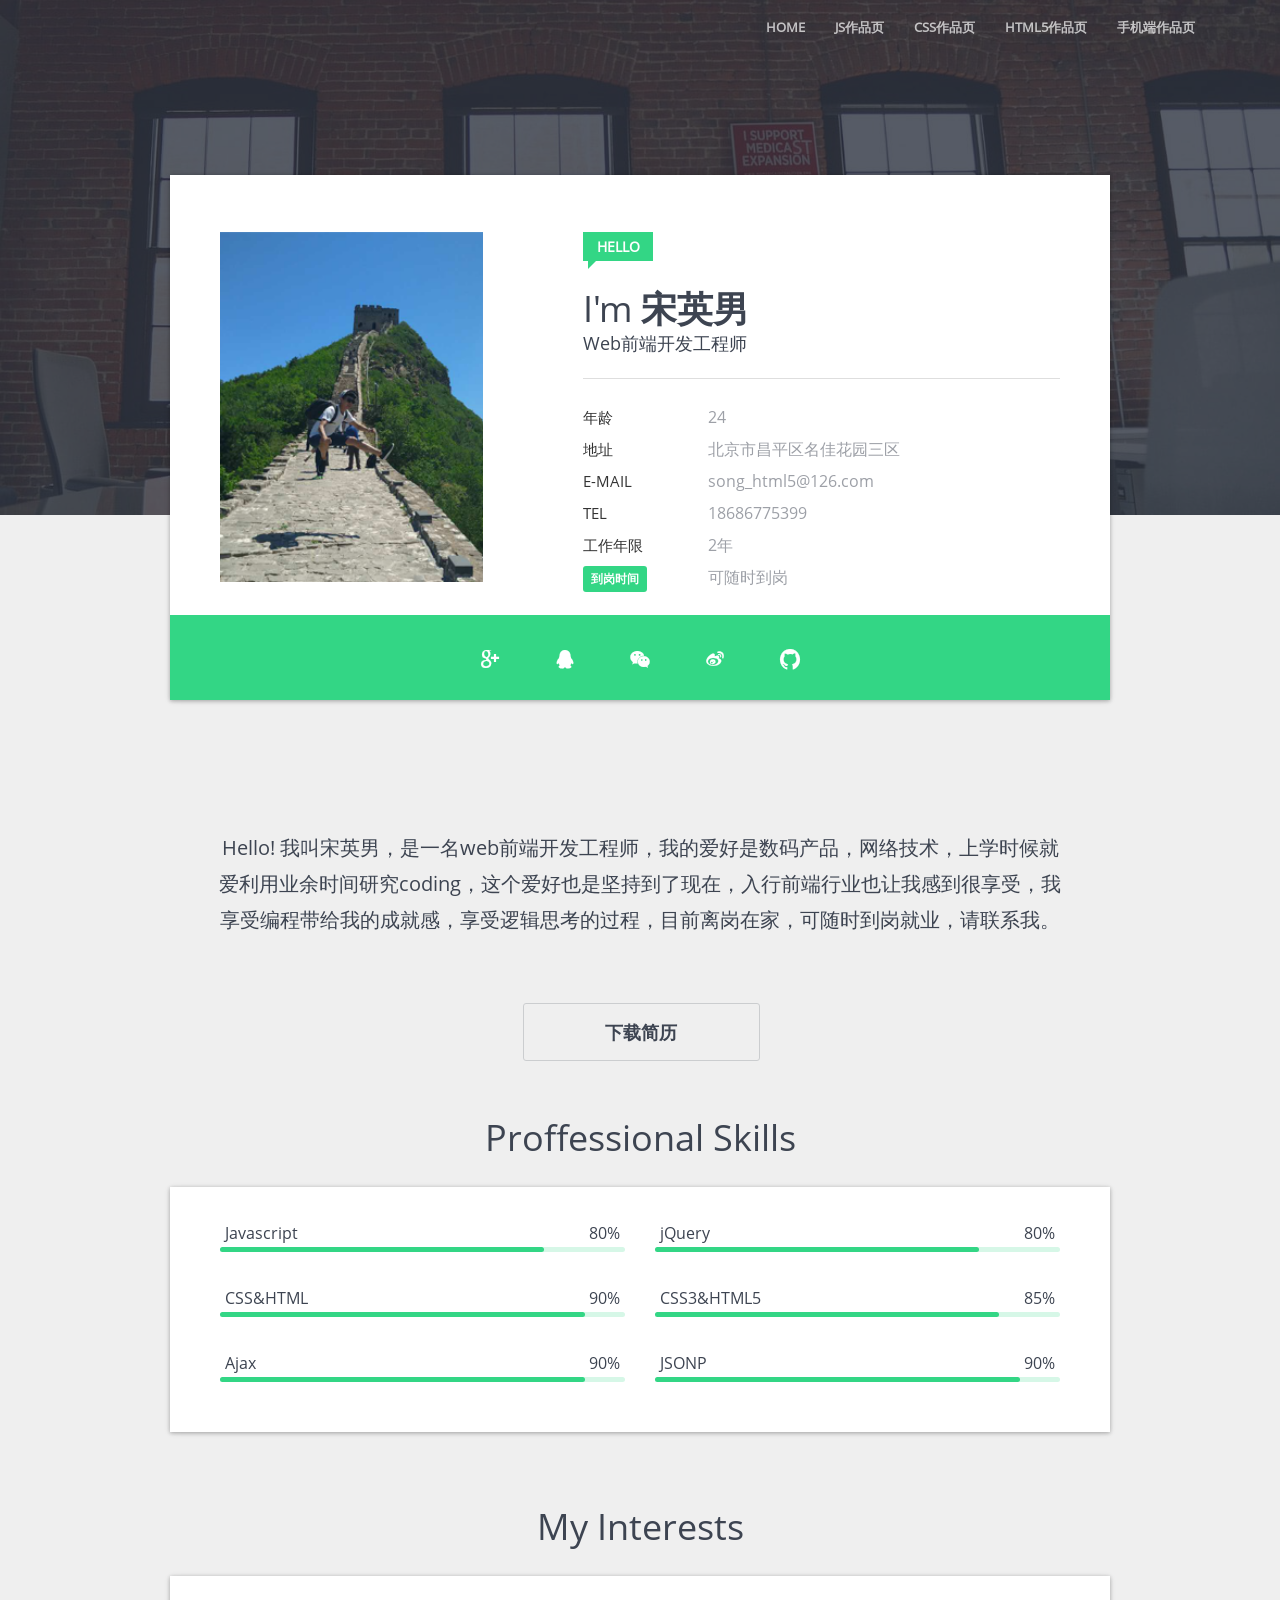
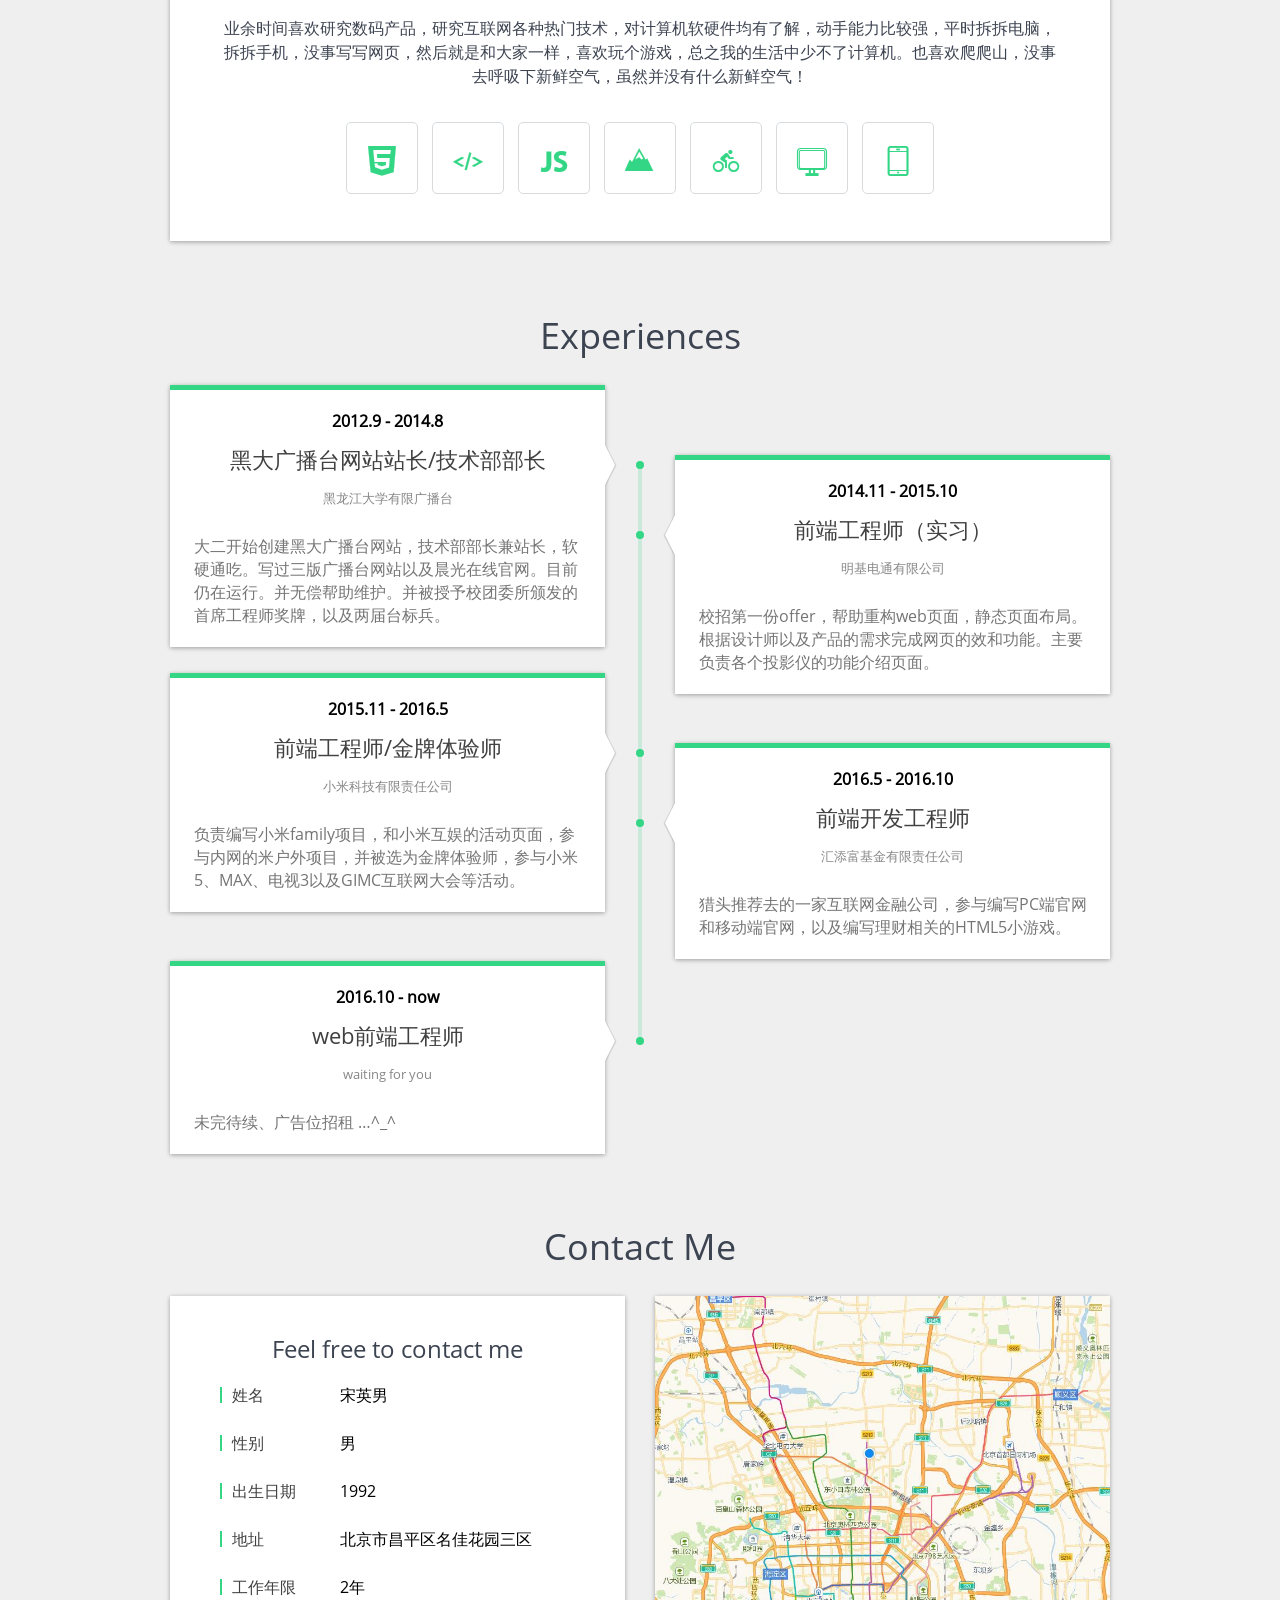
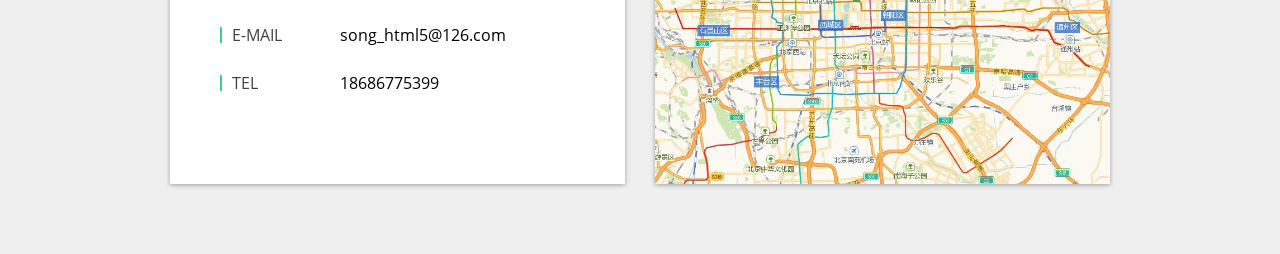
==== commit d34c6264: "a" ====
--- a/credit.html
+++ b/credit.html
@@ -176,7 +176,7 @@
 				<span class="dot"></span>
 				<div class="timeline-box-inner">
 					<span class="arrow"><i></i></span>
-					<div class="date">2015.7 - now</div>
+					<div class="date">2016.10 - now</div>
 					<h3>web前端工程师</h3>
 					<h4>waiting for you</h4>
 					<p>未完待续、广告位招租 …^_^</p>
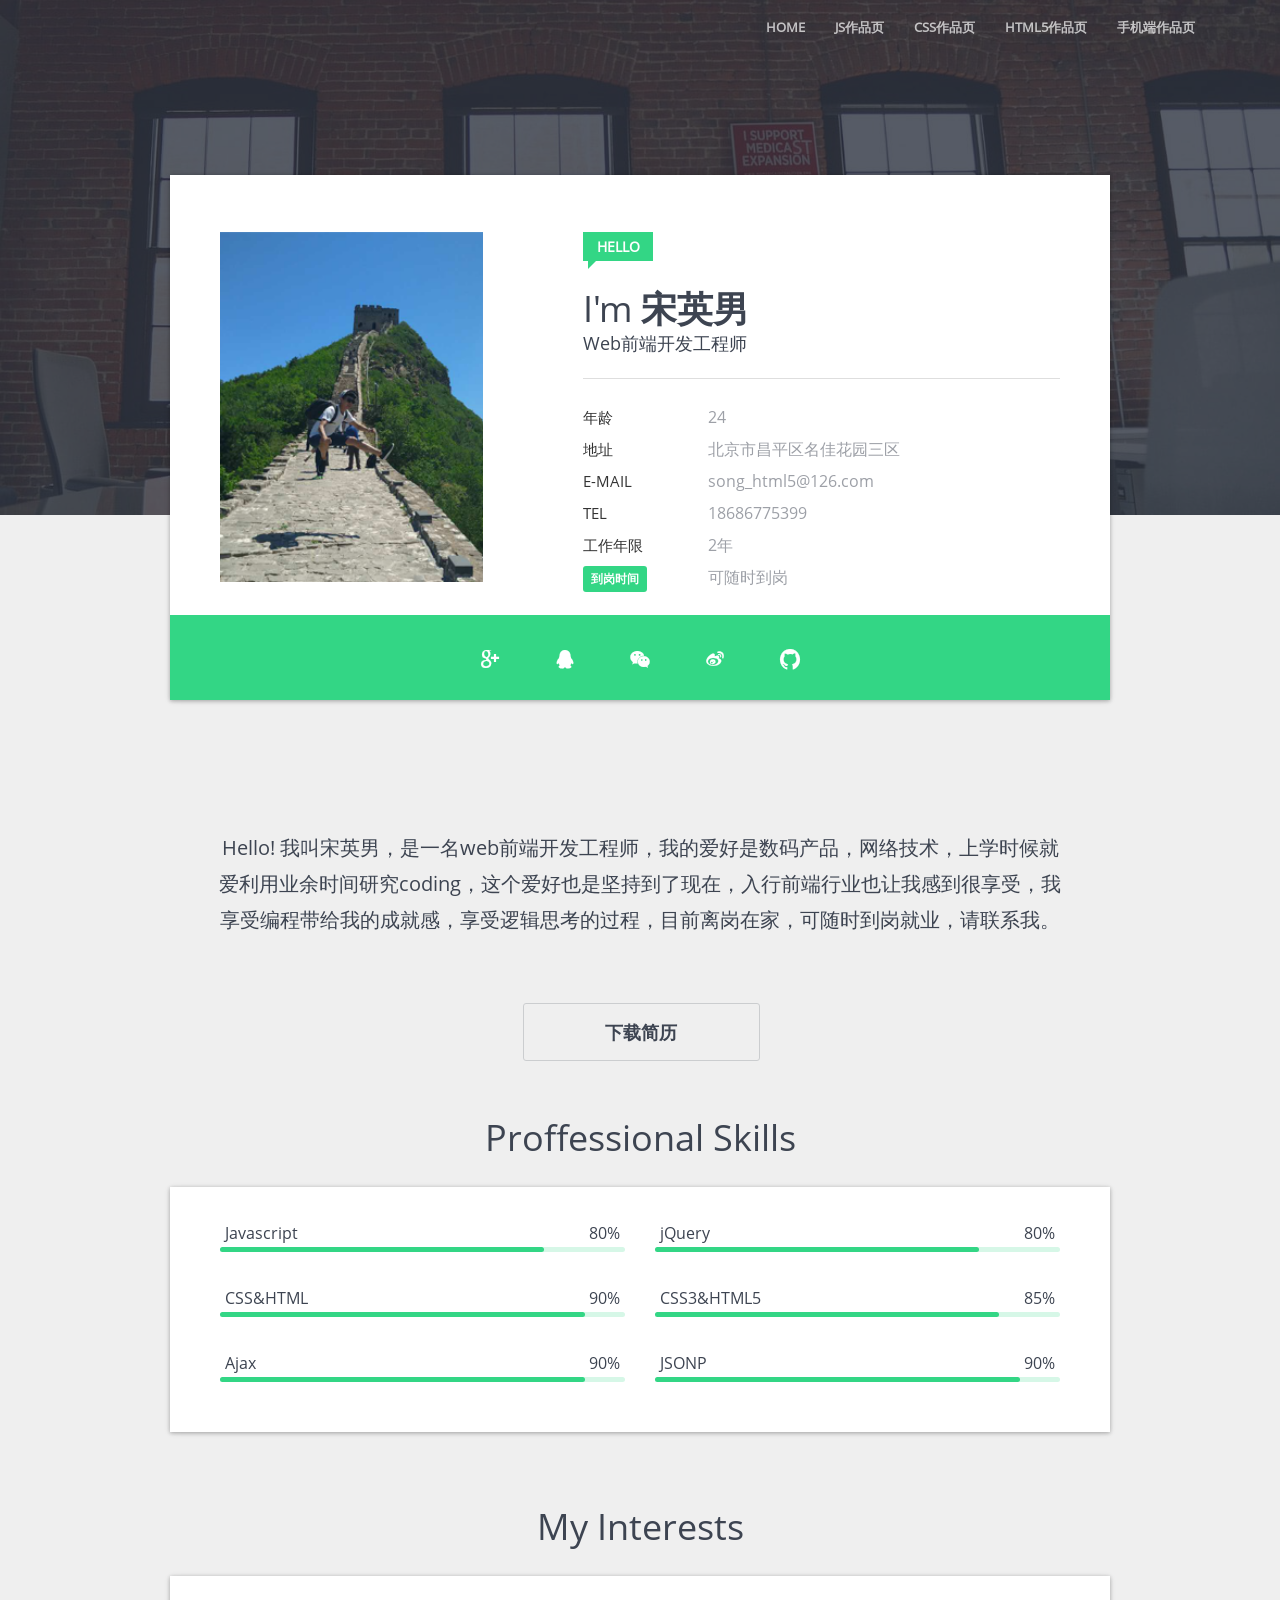
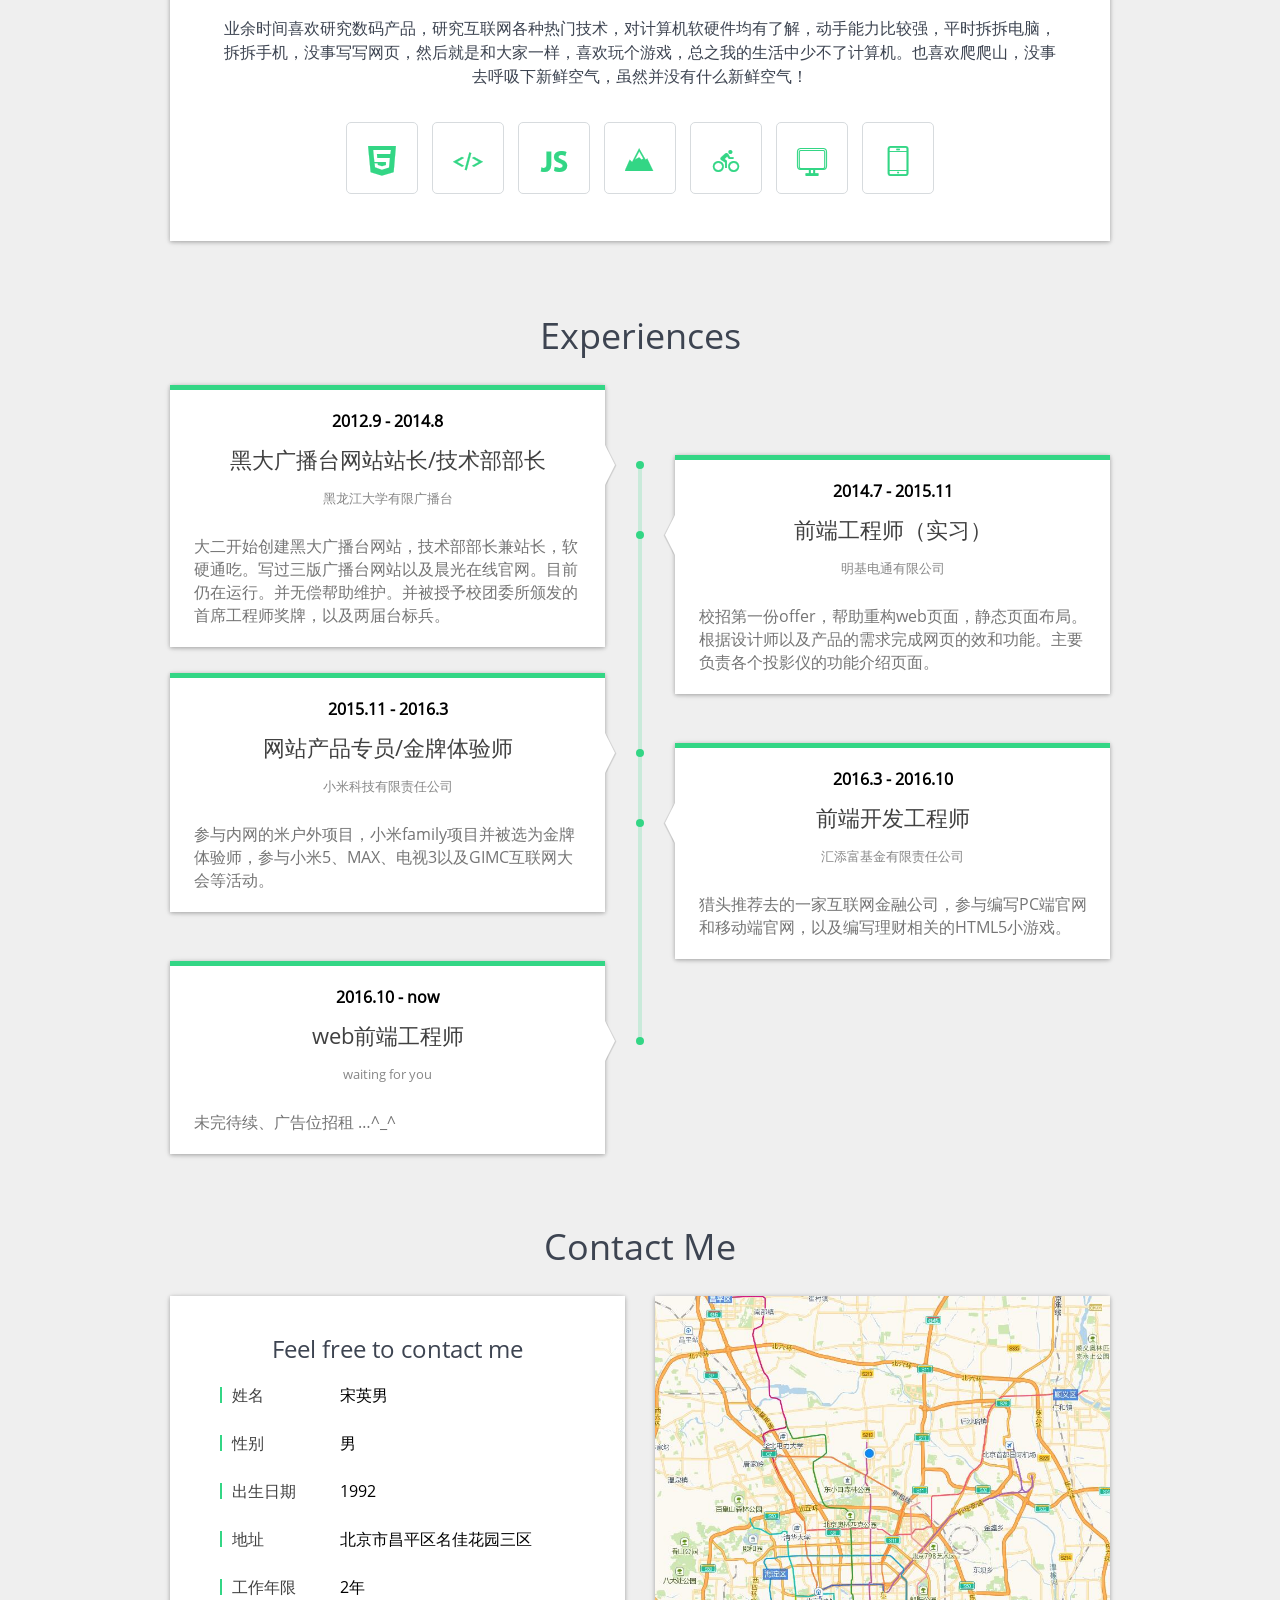
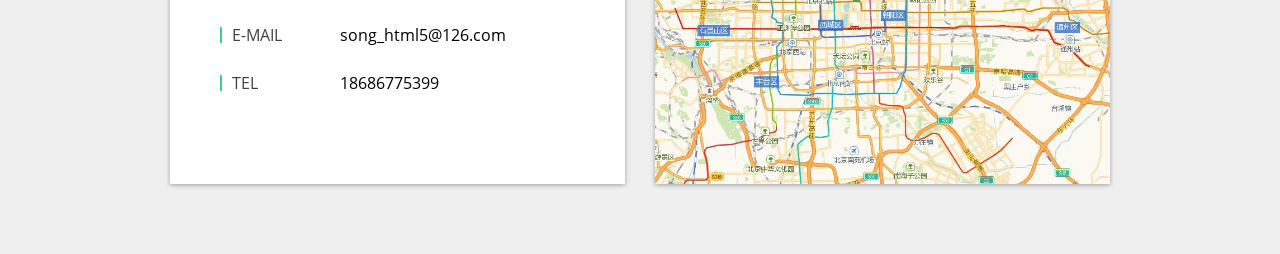
==== commit 3f10d29c: ".." ====
--- a/credit.html
+++ b/credit.html
@@ -132,7 +132,7 @@
 			<!-- 中间线 -->
 			<div class="timeline-bar"></div>
 			<!--气泡-->
-			<div class="timeline-box left animate-right objs" style="left:0;top:0;">
+			<div class="timeline-box left animate-right objs" style="left:0;top:0;" id="meme">
 				<span class="dot"></span>
 				<div class="timeline-box-inner">
 					<span class="arrow"><i></i></span>
@@ -146,7 +146,7 @@
 				<span class="dot"></span>
 				<div class="timeline-box-inner">
 					<span class="arrow"><i></i></span>
-					<div class="date">2014.11 - 2015.10</div>
+					<div class="date">2014.7 - 2015.11</div>
 					<h3>前端工程师（实习）</h3>
 					<h4>明基电通有限公司</h4>
 					<p>校招第一份offer，帮助重构web页面，静态页面布局。根据设计师以及产品的需求完成网页的效和功能。主要负责各个投影仪的功能介绍页面。</p>
@@ -156,17 +156,17 @@
 				<span class="dot"></span>
 				<div class="timeline-box-inner">
 					<span class="arrow"><i></i></span>
-					<div class="date">2015.11 - 2016.5</div>
-					<h3>前端工程师/金牌体验师</h3>
+					<div class="date">2015.11 - 2016.3</div>
+					<h3>网站产品专员/金牌体验师</h3>
 					<h4>小米科技有限责任公司</h4>
-					<p>负责编写小米family项目，和小米互娱的活动页面，参与内网的米户外项目，并被选为金牌体验师，参与小米5、MAX、电视3以及GIMC互联网大会等活动。</p>
+					<p>参与内网的米户外项目，小米family项目并被选为金牌体验师，参与小米5、MAX、电视3以及GIMC互联网大会等活动。</p>
 				</div>
 			</div>
 			<div class="timeline-box right animate-left objs" style="right:0;top:358px;">
 				<span class="dot"></span>
 				<div class="timeline-box-inner">
 					<span class="arrow"><i></i></span>
-					<div class="date">2016.5 - 2016.10</div>
+					<div class="date">2016.3 - 2016.10</div>
 					<h3>前端开发工程师</h3>
 					<h4>汇添富基金有限责任公司</h4>
 					<p>猎头推荐去的一家互联网金融公司，参与编写PC端官网和移动端官网，以及编写理财相关的HTML5小游戏。</p>
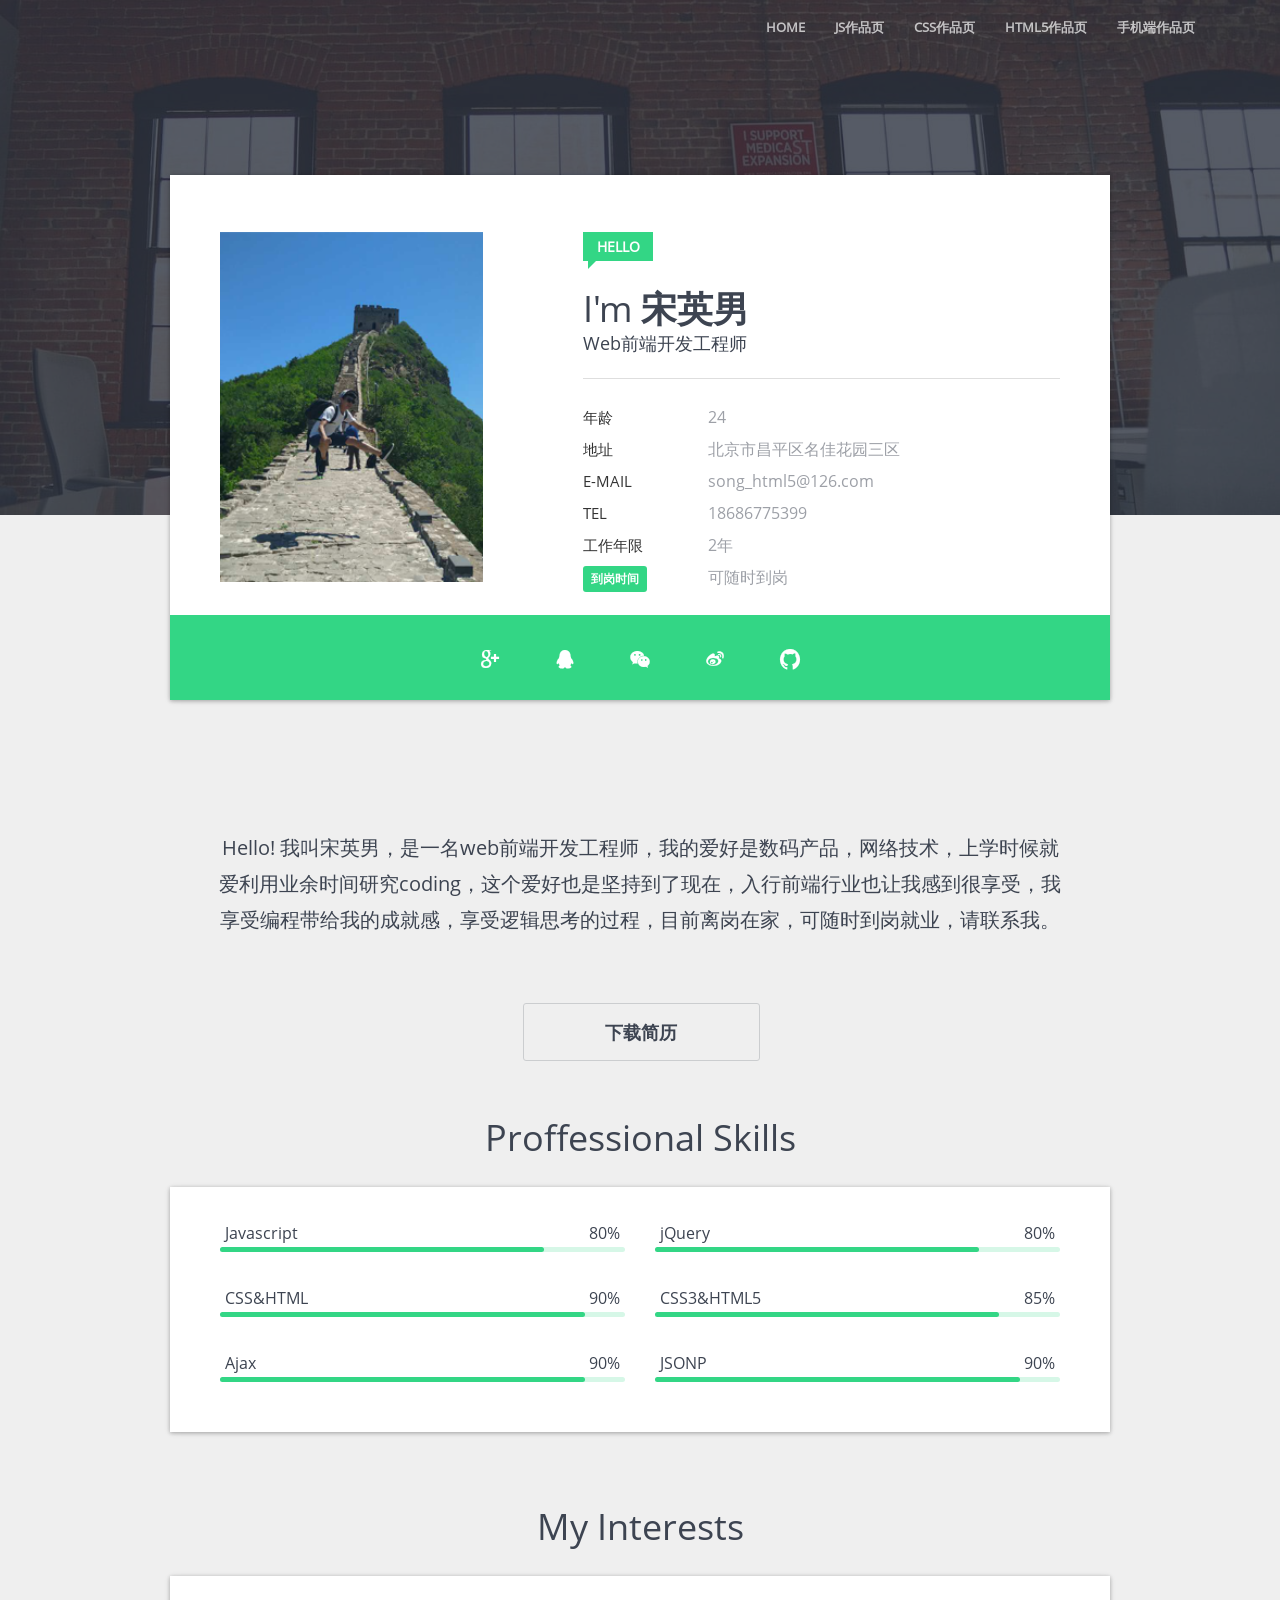
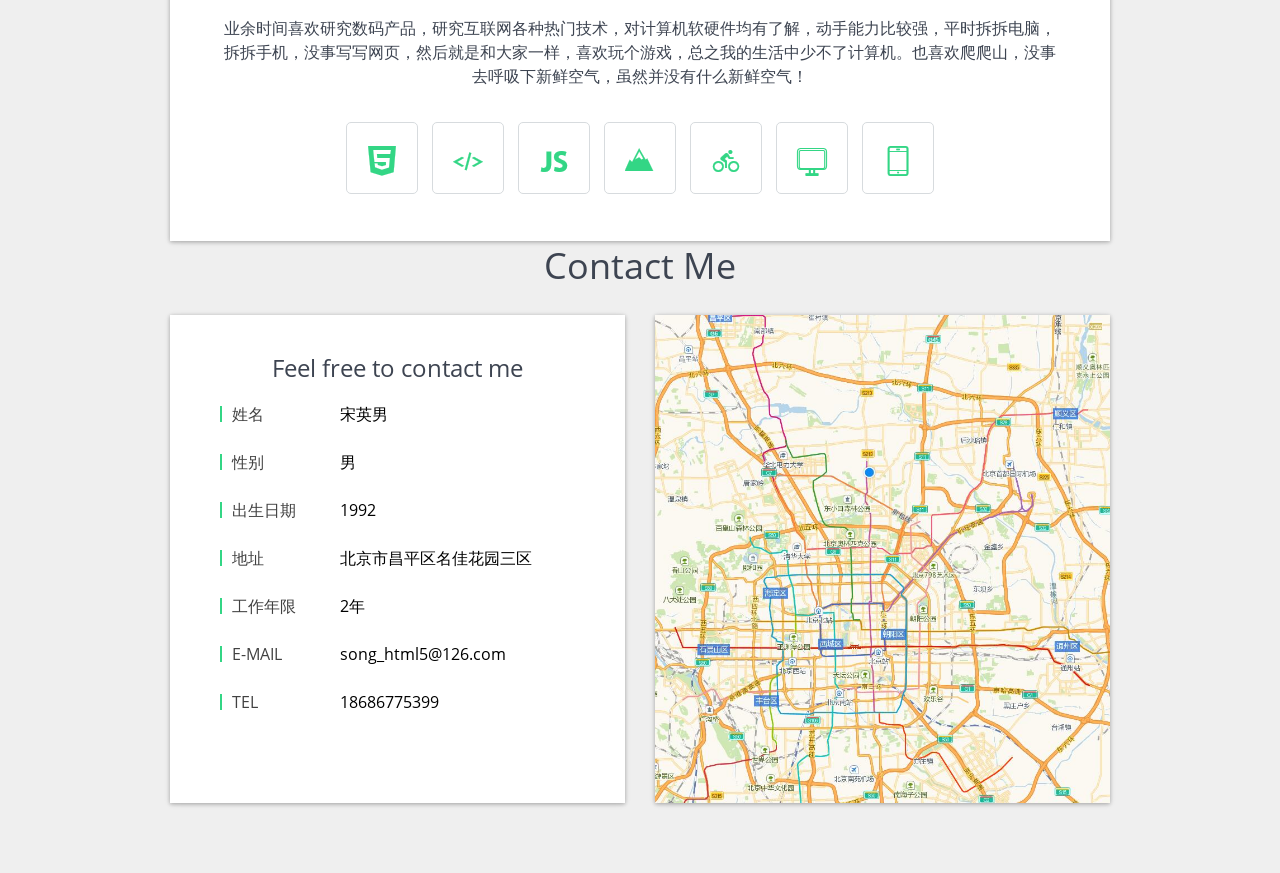
==== commit 135701b1: "a" ====
--- a/credit.html
+++ b/credit.html
@@ -126,64 +126,64 @@
 		</div>
 	</section>
 	<!-- 这里写 -->
-	<section class="works animate-up objs">
-		<h2>Experiences</h2>
-		<div class="timeline">
-			<!-- 中间线 -->
-			<div class="timeline-bar"></div>
-			<!--气泡-->
-			<div class="timeline-box left animate-right objs" style="left:0;top:0;" id="meme">
-				<span class="dot"></span>
-				<div class="timeline-box-inner">
-					<span class="arrow"><i></i></span>
-					<div class="date">2012.9 - 2014.8</div>
-					<h3>黑大广播台网站站长/技术部部长</h3>
-					<h4>黑龙江大学有限广播台</h4>
-					<p>大二开始创建黑大广播台网站，技术部部长兼站长，软硬通吃。写过三版广播台网站以及晨光在线官网。目前仍在运行。并无偿帮助维护。并被授予校团委所颁发的首席工程师奖牌，以及两届台标兵。</p>
-				</div>
-			</div>
-			<div class="timeline-box right animate-left objs" style="right:0;top:70px;">
-				<span class="dot"></span>
-				<div class="timeline-box-inner">
-					<span class="arrow"><i></i></span>
-					<div class="date">2014.7 - 2015.11</div>
-					<h3>前端工程师（实习）</h3>
-					<h4>明基电通有限公司</h4>
-					<p>校招第一份offer，帮助重构web页面，静态页面布局。根据设计师以及产品的需求完成网页的效和功能。主要负责各个投影仪的功能介绍页面。</p>
-				</div>
-			</div>
-			<div class="timeline-box left animate-right objs" style="left:0;top:288px;">
-				<span class="dot"></span>
-				<div class="timeline-box-inner">
-					<span class="arrow"><i></i></span>
-					<div class="date">2015.11 - 2016.3</div>
-					<h3>网站产品专员/金牌体验师</h3>
-					<h4>小米科技有限责任公司</h4>
-					<p>参与内网的米户外项目，小米family项目并被选为金牌体验师，参与小米5、MAX、电视3以及GIMC互联网大会等活动。</p>
-				</div>
-			</div>
-			<div class="timeline-box right animate-left objs" style="right:0;top:358px;">
-				<span class="dot"></span>
-				<div class="timeline-box-inner">
-					<span class="arrow"><i></i></span>
-					<div class="date">2016.3 - 2016.10</div>
-					<h3>前端开发工程师</h3>
-					<h4>汇添富基金有限责任公司</h4>
-					<p>猎头推荐去的一家互联网金融公司，参与编写PC端官网和移动端官网，以及编写理财相关的HTML5小游戏。</p>
-				</div>
-			</div>
-			<div class="timeline-box left animate-right objs" style="left:0;top:576px;">
-				<span class="dot"></span>
-				<div class="timeline-box-inner">
-					<span class="arrow"><i></i></span>
-					<div class="date">2016.10 - now</div>
-					<h3>web前端工程师</h3>
-					<h4>waiting for you</h4>
-					<p>未完待续、广告位招租 …^_^</p>
-				</div>
-			</div>
-		</div>
-		</section>
+	<!--<section class="works animate-up objs">-->
+		<!--<h2>Experiences</h2>-->
+		<!--<div class="timeline">-->
+			<!--&lt;!&ndash; 中间线 &ndash;&gt;-->
+			<!--<div class="timeline-bar"></div>-->
+			<!--&lt;!&ndash;气泡&ndash;&gt;-->
+			<!--<div class="timeline-box left animate-right objs" style="left:0;top:0;" id="meme">-->
+				<!--<span class="dot"></span>-->
+				<!--<div class="timeline-box-inner">-->
+					<!--<span class="arrow"><i></i></span>-->
+					<!--<div class="date">2012.9 - 2014.8</div>-->
+					<!--<h3>黑大广播台网站站长/技术部部长</h3>-->
+					<!--<h4>黑龙江大学有限广播台</h4>-->
+					<!--<p>大二开始创建黑大广播台网站，技术部部长兼站长，软硬通吃。写过三版广播台网站以及晨光在线官网。目前仍在运行。并无偿帮助维护。并被授予校团委所颁发的首席工程师奖牌，以及两届台标兵。</p>-->
+				<!--</div>-->
+			<!--</div>-->
+			<!--<div class="timeline-box right animate-left objs" style="right:0;top:70px;">-->
+				<!--<span class="dot"></span>-->
+				<!--<div class="timeline-box-inner">-->
+					<!--<span class="arrow"><i></i></span>-->
+					<!--<div class="date">2014.7 - 2015.11</div>-->
+					<!--<h3>前端工程师（实习）</h3>-->
+					<!--<h4>明基电通有限公司</h4>-->
+					<!--<p>校招第一份offer，帮助重构web页面，静态页面布局。根据设计师以及产品的需求完成网页的效和功能。主要负责各个投影仪的功能介绍页面。</p>-->
+				<!--</div>-->
+			<!--</div>-->
+			<!--<div class="timeline-box left animate-right objs" style="left:0;top:288px;">-->
+				<!--<span class="dot"></span>-->
+				<!--<div class="timeline-box-inner">-->
+					<!--<span class="arrow"><i></i></span>-->
+					<!--<div class="date">2015.11 - 2016.3</div>-->
+					<!--<h3>网站产品专员/金牌体验师</h3>-->
+					<!--<h4>小米科技有限责任公司</h4>-->
+					<!--<p>参与内网的米户外项目，小米family项目并被选为金牌体验师，参与小米5、MAX、电视3以及GIMC互联网大会等活动。</p>-->
+				<!--</div>-->
+			<!--</div>-->
+			<!--<div class="timeline-box right animate-left objs" style="right:0;top:358px;">-->
+				<!--<span class="dot"></span>-->
+				<!--<div class="timeline-box-inner">-->
+					<!--<span class="arrow"><i></i></span>-->
+					<!--<div class="date">2016.3 - 2016.10</div>-->
+					<!--<h3>前端开发工程师</h3>-->
+					<!--<h4>汇添富基金有限责任公司</h4>-->
+					<!--<p>猎头推荐去的一家互联网金融公司，参与编写PC端官网和移动端官网，以及编写理财相关的HTML5小游戏。</p>-->
+				<!--</div>-->
+			<!--</div>-->
+			<!--<div class="timeline-box left animate-right objs" style="left:0;top:576px;">-->
+				<!--<span class="dot"></span>-->
+				<!--<div class="timeline-box-inner">-->
+					<!--<span class="arrow"><i></i></span>-->
+					<!--<div class="date">2016.10 - now</div>-->
+					<!--<h3>web前端工程师</h3>-->
+					<!--<h4>waiting for you</h4>-->
+					<!--<p>未完待续、广告位招租 …^_^</p>-->
+				<!--</div>-->
+			<!--</div>-->
+		<!--</div>-->
+		<!--</section>-->
 	<!--</section>-->
 	<!--<section class="works chief animate-up objs">-->
 		<!--<h2>Education</h2>-->
